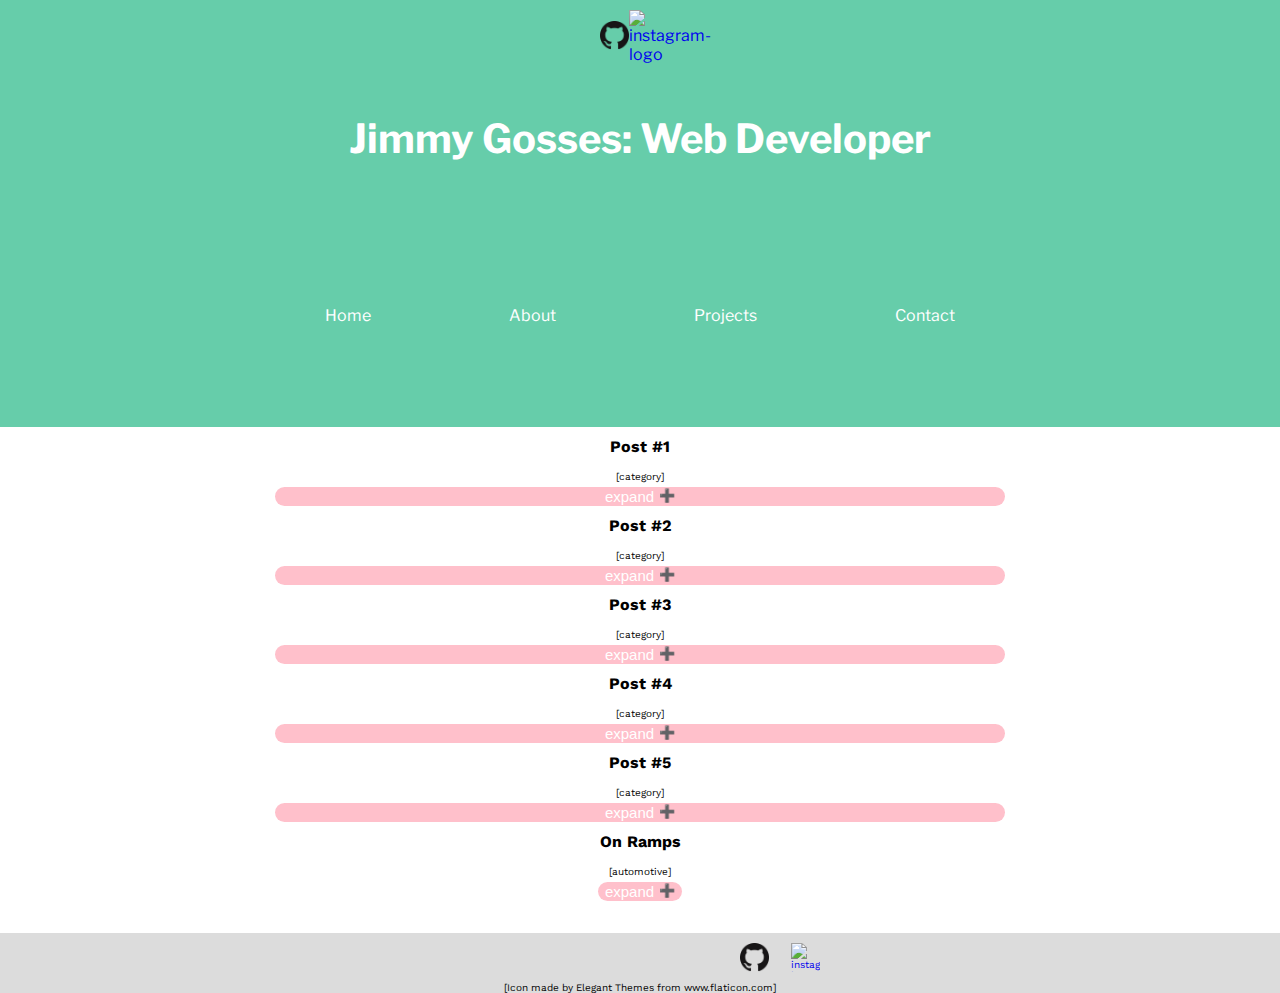
==== index.html @ 7dece65d "insert footer social imgs" ====
<!DOCTYPE html>
<html>
    <head>
        <title>Jimmy Gosses</title>
        <meta charset="UTF-8"/>
        <meta name="description" content="Personal page for Jimmy Gosses"/>
        <meta name="viewport" content="width=device-width", initial-scale="1"/>
        <link href="css/main.css" rel="stylesheet">
    </head>
    <body class="body-format">
        <header>
            <div id="icon-tagline">
                <div class="social-bar-header">
                    <a href="https://www.github.com/jgosses/">
                        <img class="header-social-img" src="images/GitHub-Mark/PNG/GitHub-Mark-64px.png" alt="Github-logo"/>
                    </a>
                    <a href="https://www.instagram.com/helloitsjimbo/">
                        <img class="header-social-img" src="images/GlyphLogo_May2016_Onlinev2/glyph-logo_May2016.png" alt="instagram-logo"/>
                    </a>
                </div>
            <!-- <a href="index.html" class="header-title">JG</a> !-->
            <!-- <h1 class="tagline">Knowledge is Gained in Unexpected Places.</h1> !-->
            <h1 class="tagline">Jimmy Gosses: Web Developer</h1>
            </div>
            <nav role="navigation" class="nav-container">
                <ul class="nav-content">
                    <li class="toggle-main-nav2">
                        <a href="index.html" class="navlink-mobile" class="toggle-main-nav">Home</a>
                    </li>
                    <li class="toggle-main-nav2">
                        <a href="pages/resume.html" class="navlink-mobile" class="toggle-main-nav">About</a>
                    </li>
                    <li class="toggle-main-nav2">
                        <a href="pages/webdevelopment.html" class="navlink-mobile" class="toggle-main-nav">Projects</a>
                    </li>
                    <li class="toggle-main-nav2">
                        <a href="pages/contact.html" class="navlink-mobile" class="toggle-main-nav">Contact</a>
                    </li>
                    <a href="#" class="toggle-nav-icon" id="hamburger-nav-icon" class="bold-nav">
                            <img class="menu-img" src="images/menu-button.svg" alt="nav icon">
                    </a>
                </ul>
            </nav>
        </header>
        <main>
            <div class="article-section">
                <h2 class="article-title">Post #1</h2>
                <p class="article-category">[category]</p>
                <button class="collapsible">expand</button>
                <div class="expand-text">
                    <p>This is where the article will be</p>
                </div>
            </div>
            <div class="article-section">
                <h2 class="article-title">Post #2</h2>
                <p class="article-category">[category]</p>
                <button class="collapsible">expand</button>
                <div class="expand-text">
                    <p>This is where the article will be</p>
                </div>
            </div>
            <div class="article-section">
                <h2 class="article-title">Post #3</h2>
                <p class="article-category">[category]</p>
                <button class="collapsible">expand</button>
                <div class="expand-text">
                    <p>This is where the article will be</p>
                </div>
            </div>
            <div class="article-section">
                <h2 class="article-title">Post #4</h2>
                <p class="article-category">[category]</p>
                <button class="collapsible">expand</button>
                <div class="expand-text">
                    <p>This is where the article will be</p>
                </div>
            </div>
            <div class="article-section">
                <h2 class="article-title">Post #5</h2>
                <p class="article-category">[category]</p>
                <button class="collapsible">expand</button>
                <div class="expand-text">
                    <p>This is where the article will be</p>
                </div>
            </div>
            <div class="main-content">
                <div class="article-section">
                    <h2 class="article-title">On Ramps</h2>
                    <p class="article-category">[automotive]</p>
                    <button class="collapsible">expand</button>
                    <div class="expand-text">
                        <p class="para-spacing">
                            When I was a kid, I used to pour over Car & Driver and Road & Track magazines.  Enamored with the vehicle breakdowns and road trip articles; dreaming of the day I could drive some of these cars myself.  One article that has stuck with me all these years was a journalist’s take on his perfect road.  A premise that could be taken many directions, he explained that in the city he lived there weren’t many great roads to open a car up.  His daily commute was an assortment of boring highways, but he learned to love one particular onramp.  This onramp was explained as having on-camber turns leading into a jersey wall-lined straightaway with enough room to pull the car to heart-pumping speed and back down again before a merge.
                        </p>
                        <p class="para-spacing">
                            Drivers license now in hand, I get butterflies at the thought of a properly designed on-ramp.  In high school I only had about a mile of highway on my commute, but the on-ramp was a dream.  Many a times I would merge onto this stretch of road and see a friend of mine up ahead in his Foxbody. In a Mustang myself, I would often chirp third gear on my way up the ramp, see my friend in the distance and work to catch up before the next exit.
                        </p>
                        <p class="para-spacing">
                            I compare the feeling of a properly executed on-ramp to emerging to the open air from underwater.  Pushing into third gear and reaching 15 mph higher than one probably should in that short distance is all the rush one needs in life.
                        </p>
                        <p class="para-spacing">
                            I recently moved to Baltimore, and have been fortunate enough to have a stellar on-ramp on my evening commute.  In a city without much appreciation for properly paved roads and door-ding avoidance, I somehow worked out an on-ramp with fresh pavement and three on-camber turns leading to a loosely speed-trapped highway.  It’s an exciting enough bit of road to keep my WRX happy and my 93 octane blood pumping.
                        </p>
                    </div>
                </div>
            </div>
        </main>
        <footer>
            <div class="social-bar-footer">
                <a href="https://www.github.com/jgosses/">
                    <img class="footer-social-img" src="images/GitHub-Mark/PNG/GitHub-Mark-64px.png" alt="Github-logo"/>
                    </a>
                <a href="https://www.instagram.com/helloitsjimbo/">
                    <img class="footer-social-img" src="images/GlyphLogo_May2016_Onlinev2/glyph-logo_May2016.png" alt="instagram-logo"/>
                </a>
            </div>
            <p>[Icon made by Elegant Themes from www.flaticon.com]</p>
        </footer>
        <script src="js/main.js"></script>
    </body>
</html>
---- css/main.css ----
/* Import fonts from Google */
@import url('https://fonts.googleapis.com/css?family=Fira+Sans|Libre+Franklin|Work+Sans');

/* Full-Page Formatting */

body, h1, h2, h3, h4, h5, h6, p, blockquote, pre, hr, dl, dd, ol, ul, figure {
    margin: 0;
    padding: 0;
}

body {
    display: flex;
    flex-direction: column;
    /* align-items: center; */
    max-width: 64em;
    font-family: 'Work Sans', sans-serif;
}

a {
    text-decoration: none;
}

/* Header Format */

header {
    display: flex;
    flex-direction: row;
    justify-content: space-between;
    background-color: mediumaquamarine;
    color: white;
    font-family: 'Libre Franklin', sans-serif;
    /* height: 14em; */
    max-width: 64em;
    /* background-image: url("../images/jimmy-headshot-min-header-mobileview.jpg"); */
    background-size: 100% auto;
    background-repeat: no-repeat;
}

.header-title {
    background-color: whitesmoke;
    border-radius: 30px;
    padding: 0px 10px;
    margin: 10px 20px 10px -32px;
    font-size: 40px;
    color: black;
    text-decoration: none;
}

#icon-tagline {
    display: flex;
    flex-direction: column;
    align-items: center;
    justify-content: space-around;
    width: 100%;
}

#icon-tagline3 {
    display: none;
}

.social-bar-header {
    display: flex;
    align-items: center;
    justify-content: space-between;
    width: 5em;
    margin: 10px;
}

.header-social-img {
    width: 29px;
    height: 29px;
}

.tagline {
    font-size: 21px;
    /* width: 9em; */
}

#hamburger-nav-icon {
    position: fixed;
    top: 10px;
    right: 10px;
}

.menu-img {
    height: 30px;
    width: 30px;
    background-color: mediumaquamarine;
    border-radius: 16px;
}

/* .headshot-image {
    max-width: 100%;
    max-height: auto;
} */

/* Nav bar */

nav {
    display: flex;
    align-items: center;
    background-color: mediumaquamarine;
}

.nav-container {
    display: flex;
    justify-content: center;
    width: 100%;
}

.nav-content {
    flex-direction: column;
    height: 14em;
    align-items: center;
    justify-content: center;
    /* width: 22em; */
}

.navlink-mobile {
    /* display: none; */
    padding: 0em 1em;
    color: white;
    text-decoration: none;
}

.toggle-main-nav2 {
    display: none;
}

.toggle-nav-icon {
    display: flex;
    flex-direction: row;
    align-items: center;
    margin: 1em;
    font-size: 24px;
    color: whitesmoke;
    font-weight: bold;
}

.ignore-nav-icon {
    display: none;
}

.js-nav-build {
    display: flex;
    flex-direction: row;
    justify-content: center;
    /* margin: 1em 0em; */
    width: 14em;
    height: 2em;
}

ul {
    display: flex;
    flex-direction: column;
}

li {
    list-style: none;
    display: flex;
    align-items: center;
    flex-direction: column;
    margin: 5px;
}

/* h1, h2, h3, h4 */

h1 {
    /* margin: 2em; */
    font-size: 27px;
    /* height: 4em; */
    /* width: 10em; */
    padding: 0em 0em 0em 1em;
}

h2 {
    margin: 1.2em;
}

h3 {
    margin: 20px 0px;
    font-size: 30px;
}

h4 {
    margin: 5px 0px;
    font-size: 20px;
}

/* nav {
    display: none;
} */


/* .header-title {
    display: flex;
    align-items: start;
} */

/* Main content formatting */

/* images */

.headshot {
    max-width: 100%;
    padding: 10px 0px;
}

/* Style  the button that is used to open and close the collapsible content */
.collapsible {
    background-color: pink;
    color: white;
    width: 60%;
    border: none;
    outline: none;
    font-size: 15px;
    display: flex;
    justify-content: center;
    border-radius: 14px;
}

.collapsible:after {
    content: '\02795'; /* Unicode character for "plus" sign */
    font-size: 13px;
    color: white;
    float: right;
    margin-left: 5px;
}

.active:after {
    content: "\2796"; /* Unicode character for "minus" sign */
}

.active, .collapsible:hover {
    background-color: gray;
}

/* Style the collapsible content. hidden by default */
.expand-text {
    padding: 0 10px;
    display: none;
    overflow: hidden;
    background-color: lightblue;
    flex-direction: column;
}

.main-content {
    display: flex;
    flex-direction: column;
    align-items: center;
    padding: 0em 2em;
}

/* article/blog post formatting */
.article-section {
    display: flex;
    flex-direction: column;
    align-items: center;
}

h2.article-title {
    font-size: 16px;
    margin: 10px 30px;
}

.article-category {
    font-size: 10px;
    margin: 5px;
}

.lead-para {
    max-width: 20em;
}

.education {
    display: flex;
    align-items: center;
    flex-direction: column;
    height: 20em;
}
.education-title {
    display: flex;
    align-items: center;
    flex-direction: column;
    justify-content: center;
    height: 10em;
}
.job-desc li {
    color: lightslategray;
}

.employment {
    display: flex;
    align-items: center;
    flex-direction: column;
}

.employment-title {
    display: flex;
    align-items: center;
    flex-direction: column;
    font-size: 17px;
}

#edu1 {
    display: flex;
    align-items: center;
    flex-direction: column;
}

.job-desc {
    display: flex;
    align-items: center;
    flex-direction: column;
}

.job-title {
    font-weight: bold;
    text-decoration: underline;
    margin: 1em 0em;
}

.para-spacing {
    padding: 1.5em 2em;
    line-height: 32px;
}

#para-spacing {
    padding: 10px 2em;
    line-height: 30px;
}

#edu-spacing1 {
    padding: 5px;
    line-height: 25px;
}

#edu-spacing2 {
    width: 10em;
}

#job-title-date {
    text-decoration: none;
    margin: .2em 0em;
}

input {
    cursor: pointer;
    height: 20px;
    width: 30px;
}

#check {
    position: relative;
    top: 25px;
    left: 60px;
    opacity: 0;
}

#job-title-visibility {
    display: none;
}

/* Footer */
footer {
    display: flex;
    justify-content: center;
    font-size: 10px;
    flex-direction: column;
    align-items: center;
    background-color: gainsboro;
}

.social-bar-footer {
    display: flex;
    width: 8em;
    margin: 10px;
    justify-content: space-between;
    position: relative;
    left: 140px;
}

.footer-social-img {
    display: flex;
    width: 29px;
    height: 29px;
}

/********* Tablet Formatting ***************/

@media only screen and (min-width: 401px) and (max-width: 960px) {
    
    /* Header Format */

    header {
        /* height: 14em; */
        flex-direction: column;
        /* height: 27em; */
        /* background-image: url("../images/jimmy-headshot-min-desktop2.jpg"); */
        background-size: 100% auto;
        background-repeat: no-repeat;
    }

    .tagline {
        font-size: 27px;
        /* width: 10em; */
    }

    .icon-tagline {
        display: flex;
        justify-content: space-between;
        flex-direction: row;
        align-items: center;
        /* height: 20em; */
    }

    .header-title {
        background-color: whitesmoke;
        border-radius: 30px;
        padding: 0px 10px;
        margin: .5em 0em 0em 1em;
        font-size: 40px;
        color: black;
        text-decoration: none;
    }

    /* Nav Bar */

    nav {
        display: flex;
        flex-direction: column;
        justify-content: space-between;
        align-items: center;
        height: 2em;
        max-width: 100%;
        font-size: 14px;
    }

    .nav-content {
        flex-direction: row;
    }

    .toggle-nav-icon {
        display: none;
    }

    .navlink-mobile {
        display: flex;
        padding: 0em 1em;
    }

    .toggle-main-nav2 {
        display: flex;
    }

    /* h1, h2, h3, h4 */

    h1 { 
        font-size: 27px;
        padding: 1em;
    }

    /* Main Content Formatting */
    
    .lead-para {
        max-width: 30em;
    }

    .job-desc {
        padding: 0 50px;
    }

/* images */
.headshot {
    max-width: 100%;
    padding: 10px 0px;
}
}

/************* Desktop Formatting ****************/

@media only screen and (min-width: 961px) {

    /* Header Formatting */

    header {
        flex-direction: column;
        /* margin: 0em 2em; */
        /* height: 43em; */
        /* background-image: url("../images/jimmy-headshot-min-desktop2.jpg"); */
        background-size: 100% auto;
        background-repeat: no-repeat;
        max-width: 100%;
        background-color: mediumaquamarine;
    }

    .tagline {
        font-size: 40px;
        /* width: 10em; */
    }

    .icon-tagline {
        display: flex;
        justify-content: space-between;
        align-items: center;
        flex-direction: row;
        /* height: 30em; */
    }

    .header-title {
        background-color: whitesmoke;
        border-radius: 30px;
        padding: 0px 10px;
        margin: .5em 0em 0em 1em;
        font-size: 40px;
        color: black;
        text-decoration: none;
    }

    /* Nav bar */
    
    .navlink-mobile {
        display: flex;
        padding: 0em 4em;
    }
    
    nav {
        display: flex;
        flex-direction: column;
        align-content: space-around;
        align-items: center;
        max-width: 100%;
        font-size: 16px;
    }
    
    ul {
        display: flex;
        flex-direction: row;
    }

    .toggle-nav-icon {
        display: none;
    }

    .toggle-main-nav2 {
        display: flex;
    }

    .nav-content {
        flex-direction: row;
    }

    /* h1, h2, h3, h4 */

    h1 {
        font-size: 40px;
        /* margin: 1.5em 6em; */
        padding: 1em;
    }
    

    /* Main Content Formatting */
    
    body {
        margin: 0em auto;
        max-width: 80em;
    }

    main {
        margin: 0em 2em 2em 2em;
    }

    .lead-para {
        max-width: 64em;
    }

    .education {
        height: 14em;
    }

    .education-title {
        margin: 0em 4em;
    }

    #edu1 {
        display: flex;
        flex-direction: column;
        align-items: center;
    }

    #all-edu-group {
        display: flex;
        flex-direction: row;
        align-items: center;
    }

    .job-desc {
        padding: 0 100px;
    }

/* images */
.headshot {
    max-width: 100%;
    padding: 10px 0px;
}

}
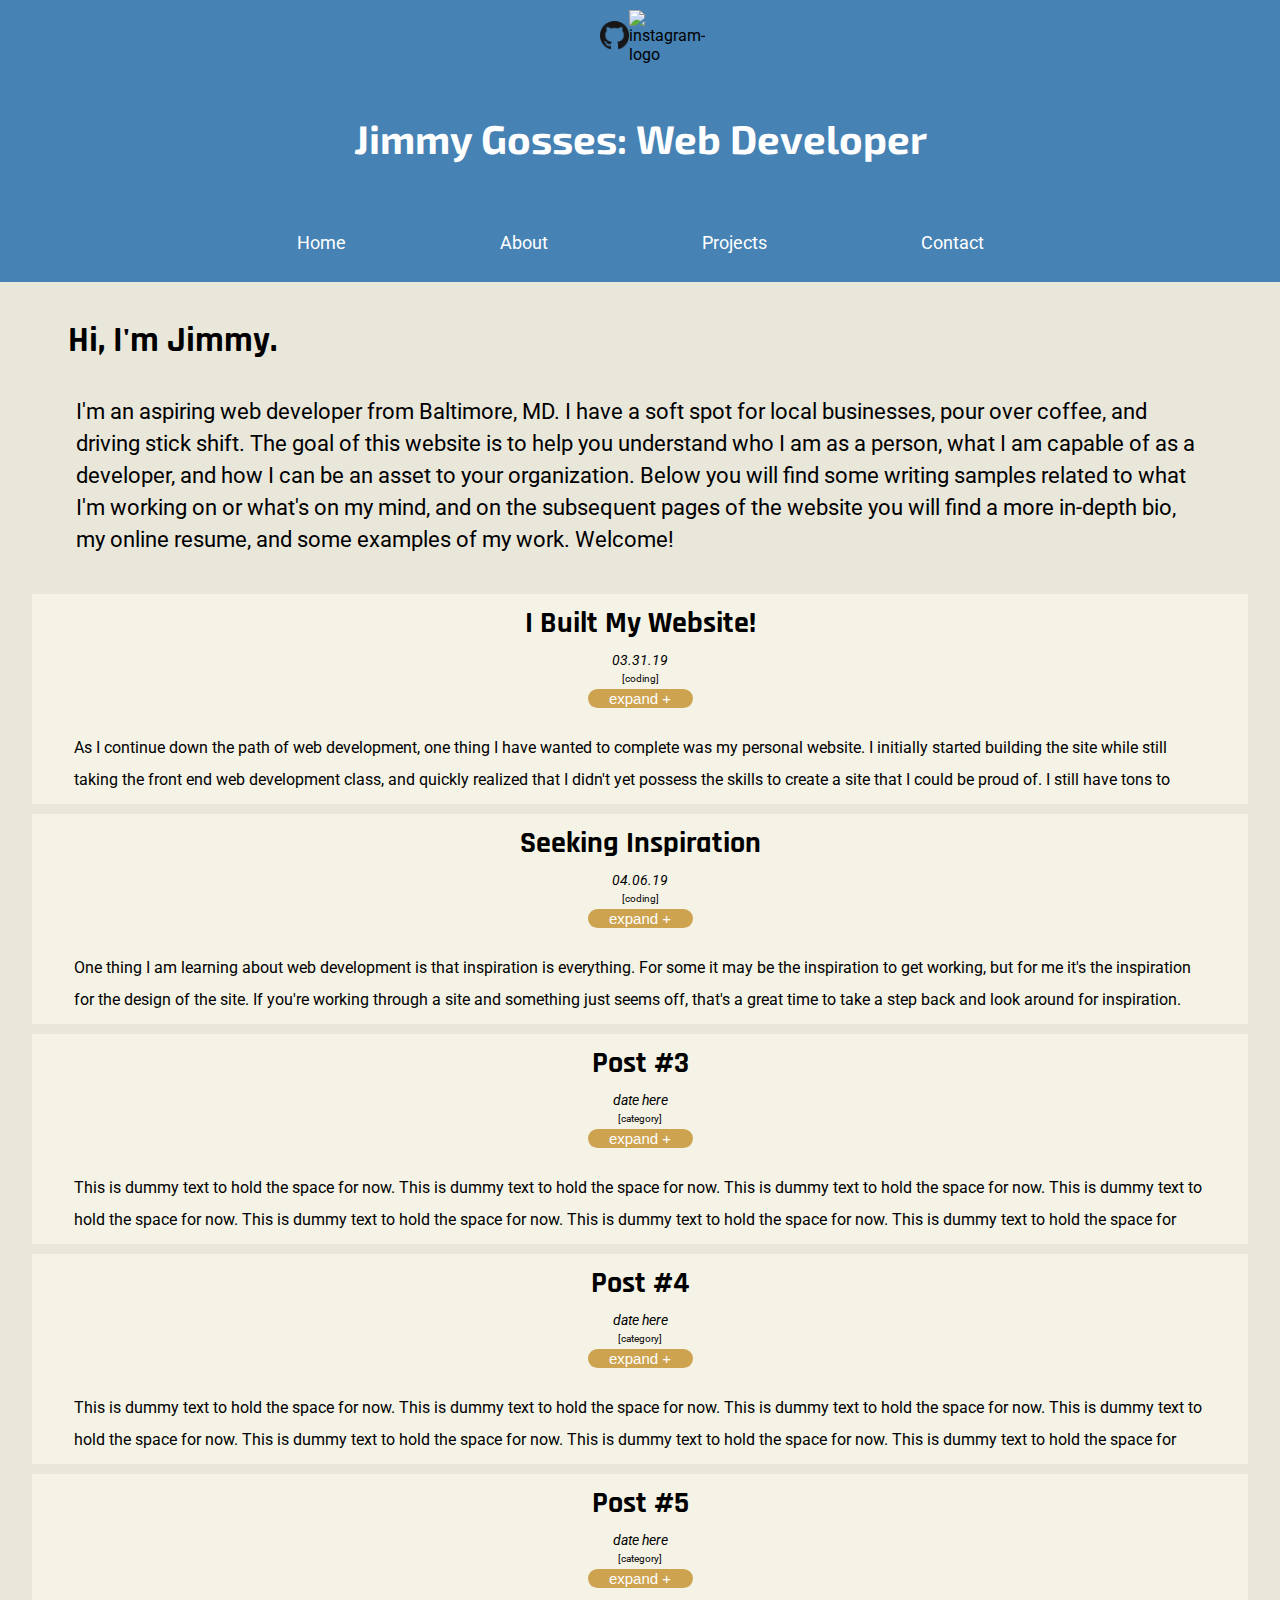
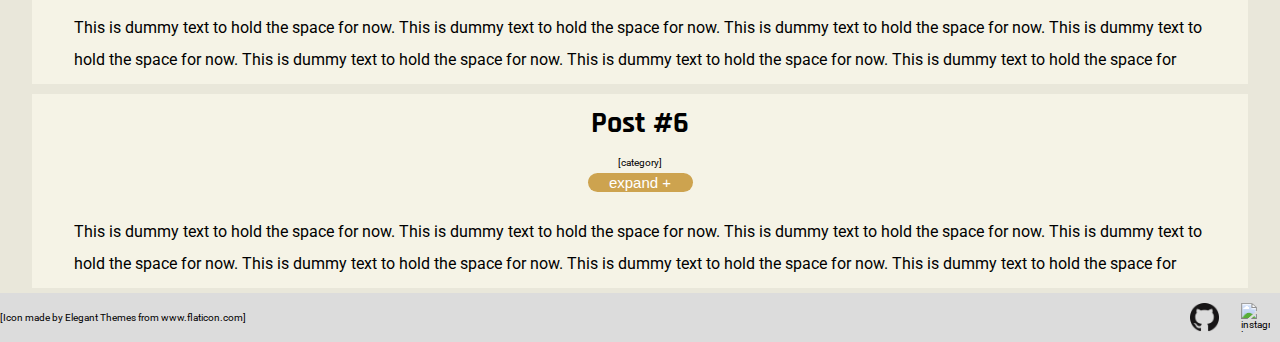
==== commit 057b553d: "additional content on intro page & resume page - tweak expand/collapse button" ====
--- a/index.html
+++ b/index.html
@@ -22,6 +22,8 @@
             <!-- <h1 class="tagline">Knowledge is Gained in Unexpected Places.</h1> !-->
             <h1 class="tagline">Jimmy Gosses: Web Developer</h1>
             </div>
+        </header>
+        <main>
             <nav role="navigation" class="nav-container">
                 <ul class="nav-content">
                     <li class="toggle-main-nav2">
@@ -41,66 +43,74 @@
                     </a>
                 </ul>
             </nav>
-        </header>
-        <main>
-            <div class="article-section">
-                <h2 class="article-title">Post #1</h2>
-                <p class="article-category">[category]</p>
-                <button class="collapsible">expand</button>
-                <div class="expand-text">
-                    <p>This is where the article will be</p>
+            <div class="main-content">
+                <div class="introduction-div">
+                    <h2 class="introduction-title"><strong>Hi, I'm Jimmy.</strong></h2>
                 </div>
-            </div>
-            <div class="article-section">
-                <h2 class="article-title">Post #2</h2>
-                <p class="article-category">[category]</p>
-                <button class="collapsible">expand</button>
-                <div class="expand-text">
-                    <p>This is where the article will be</p>
-                </div>
-            </div>
-            <div class="article-section">
-                <h2 class="article-title">Post #3</h2>
-                <p class="article-category">[category]</p>
-                <button class="collapsible">expand</button>
-                <div class="expand-text">
-                    <p>This is where the article will be</p>
-                </div>
-            </div>
-            <div class="article-section">
-                <h2 class="article-title">Post #4</h2>
-                <p class="article-category">[category]</p>
-                <button class="collapsible">expand</button>
-                <div class="expand-text">
-                    <p>This is where the article will be</p>
-                </div>
-            </div>
-            <div class="article-section">
-                <h2 class="article-title">Post #5</h2>
-                <p class="article-category">[category]</p>
-                <button class="collapsible">expand</button>
-                <div class="expand-text">
-                    <p>This is where the article will be</p>
+                <p class="para-spacing" id="intro-paragraph">
+                    I'm an aspiring web developer from Baltimore, MD.  I have a soft spot for local businesses, pour over coffee, and driving stick shift.  The goal of this website is to help you understand who I am as a person, what I am capable of as a developer, and how I can be an asset to your organization.  Below you will find some writing samples related to what I'm working on or what's on my mind, and on the subsequent pages of the website you will find a more in-depth bio, my online resume, and some examples of my work. Welcome!</p>
+                <div class="article-section">
+                    <h2 class="article-title">I Built My Website!</h2>
+                    <p class="article-date">03.31.19</p>
+                    <p class="article-category">[coding]</p>
+                    <button class="collapsible">expand +</button>
+                    <div class="expand-text">
+                        <p class="para-spacing">As I continue down the path of web development, one thing I have wanted to complete was my personal website. I initially started building the site while still taking the front end web development class, and quickly realized that I didn't yet possess the skills to create a site that I could be proud of.  I still have tons to learn, but I finally feel that i'm to the point that I can execute an idea from start to finish and complete this endeavor. I will continue to polish and improve the website, but for now, this is it! It has been super fun to build and I've learned something new every time I worked on it. On to the next!</p>
+                    </div>
                 </div>
             </div>
             <div class="main-content">
                 <div class="article-section">
-                    <h2 class="article-title">On Ramps</h2>
-                    <p class="article-category">[automotive]</p>
-                    <button class="collapsible">expand</button>
+                    <h2 class="article-title">Seeking Inspiration</h2>
+                    <p class="article-date">04.06.19</p>
+                    <p class="article-category">[coding]</p>
+                    <button class="collapsible">expand +</button>
+                    <div class="expand-text">
+                        <p class="para-spacing">One thing I am learning about web development is that inspiration is everything.  For some it may be the inspiration to get working, but for me it's the inspiration for the design of the site.  If you're working through a site and something just seems off, that's a great time to take a step back and look around for inspiration. I've found that the color schemes and fonts can be two things that make or break a site, and until I find the right one, the site won't look correct.  I seem to hit this realization when a site is about 80% complete. I'll be happy with most of the functionality, excited about how it's coming together, but there's a cohesion that is missing. When I make it to this point, I like to search around for some website inspiration, then jump to a color scheme generator to find a scheme that fits with the goal of the site.  Once this is locked in, the font ties it together.</p>
+                    </div>
+                </div>
+            </div>
+            <div class="main-content">
+                <div class="article-section">
+                    <h2 class="article-title">Post #3</h2>
+                    <p class="article-date">date here</p>
+                    <p class="article-category">[category]</p>
+                    <button class="collapsible">expand +</button>
+                    <div class="expand-text">
+                        <p class="para-spacing">This is dummy text to hold the space for now. This is dummy text to hold the space for now. This is dummy text to hold the space for now. This is dummy text to hold the space for now. This is dummy text to hold the space for now. This is dummy text to hold the space for now. This is dummy text to hold the space for now. This is dummy text to hold the space for now. This is dummy text to hold the space for now. This is dummy text to hold the space for now. This is dummy text to hold the space for now. This is dummy text to hold the space for now. </p>
+                    </div>
+                </div>
+            </div>
+            <div class="main-content">
+                <div class="article-section">
+                    <h2 class="article-title">Post #4</h2>
+                    <p class="article-date">date here</p>
+                    <p class="article-category">[category]</p>
+                    <button class="collapsible">expand +</button>
+                    <div class="expand-text">
+                        <p class="para-spacing">This is dummy text to hold the space for now. This is dummy text to hold the space for now. This is dummy text to hold the space for now. This is dummy text to hold the space for now. This is dummy text to hold the space for now. This is dummy text to hold the space for now. This is dummy text to hold the space for now. This is dummy text to hold the space for now. This is dummy text to hold the space for now. This is dummy text to hold the space for now. This is dummy text to hold the space for now. This is dummy text to hold the space for now. This is dummy text to hold the space for now. This is dummy text to hold the space for now. </p>
+                    </div>
+                </div>
+            </div>
+            <div class="main-content">
+                <div class="article-section">
+                    <h2 class="article-title">Post #5</h2>
+                    <p class="article-date">date here</p>
+                    <p class="article-category">[category]</p>
+                    <button class="collapsible">expand +</button>
+                    <div class="expand-text">
+                        <p class="para-spacing">This is dummy text to hold the space for now. This is dummy text to hold the space for now. This is dummy text to hold the space for now. This is dummy text to hold the space for now. This is dummy text to hold the space for now. This is dummy text to hold the space for now. This is dummy text to hold the space for now. This is dummy text to hold the space for now. This is dummy text to hold the space for now. This is dummy text to hold the space for now. This is dummy text to hold the space for now. This is dummy text to hold the space for now. This is dummy text to hold the space for now. This is dummy text to hold the space for now. This is dummy text to hold the space for now. </p>
+                    </div>
+                </div>
+            </div>
+            <div class="main-content">
+                <div class="article-section">
+                    <h2 class="article-title">Post #6</h2>
+                    <p class="article-category">[category]</p>
+                    <button class="collapsible">expand +</button>
                     <div class="expand-text">
                         <p class="para-spacing">
-                            When I was a kid, I used to pour over Car & Driver and Road & Track magazines.  Enamored with the vehicle breakdowns and road trip articles; dreaming of the day I could drive some of these cars myself.  One article that has stuck with me all these years was a journalist’s take on his perfect road.  A premise that could be taken many directions, he explained that in the city he lived there weren’t many great roads to open a car up.  His daily commute was an assortment of boring highways, but he learned to love one particular onramp.  This onramp was explained as having on-camber turns leading into a jersey wall-lined straightaway with enough room to pull the car to heart-pumping speed and back down again before a merge.
-                        </p>
-                        <p class="para-spacing">
-                            Drivers license now in hand, I get butterflies at the thought of a properly designed on-ramp.  In high school I only had about a mile of highway on my commute, but the on-ramp was a dream.  Many a times I would merge onto this stretch of road and see a friend of mine up ahead in his Foxbody. In a Mustang myself, I would often chirp third gear on my way up the ramp, see my friend in the distance and work to catch up before the next exit.
-                        </p>
-                        <p class="para-spacing">
-                            I compare the feeling of a properly executed on-ramp to emerging to the open air from underwater.  Pushing into third gear and reaching 15 mph higher than one probably should in that short distance is all the rush one needs in life.
-                        </p>
-                        <p class="para-spacing">
-                            I recently moved to Baltimore, and have been fortunate enough to have a stellar on-ramp on my evening commute.  In a city without much appreciation for properly paved roads and door-ding avoidance, I somehow worked out an on-ramp with fresh pavement and three on-camber turns leading to a loosely speed-trapped highway.  It’s an exciting enough bit of road to keep my WRX happy and my 93 octane blood pumping.
-                        </p>
+                                This is dummy text to hold the space for now. This is dummy text to hold the space for now. This is dummy text to hold the space for now. This is dummy text to hold the space for now. This is dummy text to hold the space for now. This is dummy text to hold the space for now. This is dummy text to hold the space for now. This is dummy text to hold the space for now. This is dummy text to hold the space for now. This is dummy text to hold the space for now. This is dummy text to hold the space for now. This is dummy text to hold the space for now. This is dummy text to hold the space for now. </p>
                     </div>
                 </div>
             </div>
--- a/css/main.css
+++ b/css/main.css
@@ -1,5 +1,5 @@
 /* Import fonts from Google */
-@import url('https://fonts.googleapis.com/css?family=Fira+Sans|Libre+Franklin|Work+Sans');
+@import url('https://fonts.googleapis.com/css?family=Exo+2|Rajdhani|Roboto:300');
 
 /* Full-Page Formatting */
 
@@ -13,11 +13,24 @@
     flex-direction: column;
     /* align-items: center; */
     max-width: 64em;
-    font-family: 'Work Sans', sans-serif;
+    font-family: 'Roboto', sans-serif;
+}
+
+h1 {
+    font-family: 'Exo 2', sans-serif;
+}
+h2, h3, h4, h5, h6 {
+    font-family: 'Rajdhani', sans-serif;
 }
 
 a {
     text-decoration: none;
+    color: black;
+}
+
+a:hover {
+    color: #CDA34F;
+    font-weight: bold;
 }
 
 /* Header Format */
@@ -26,10 +39,9 @@
     display: flex;
     flex-direction: row;
     justify-content: space-between;
-    background-color: mediumaquamarine;
+    background-color: steelblue;
     color: white;
-    font-family: 'Libre Franklin', sans-serif;
-    /* height: 14em; */
+    /* height: 6em; */
     max-width: 64em;
     /* background-image: url("../images/jimmy-headshot-min-header-mobileview.jpg"); */
     background-size: 100% auto;
@@ -74,18 +86,19 @@
 .tagline {
     font-size: 21px;
     /* width: 9em; */
+    padding: 1em 0em;
 }
 
 #hamburger-nav-icon {
     position: fixed;
-    top: 10px;
-    right: 10px;
+    top: 15px;
+    right: 15px;
 }
 
 .menu-img {
     height: 30px;
     width: 30px;
-    background-color: mediumaquamarine;
+    background-color: steelblue;
     border-radius: 16px;
 }
 
@@ -99,18 +112,20 @@
 nav {
     display: flex;
     align-items: center;
-    background-color: mediumaquamarine;
+    background-color: steelblue;
 }
 
 .nav-container {
     display: flex;
     justify-content: center;
     width: 100%;
+    position: sticky;
+    top: 0px;
 }
 
 .nav-content {
     flex-direction: column;
-    height: 14em;
+    /* height: 14em; */
     align-items: center;
     justify-content: center;
     /* width: 22em; */
@@ -121,6 +136,7 @@
     padding: 0em 1em;
     color: white;
     text-decoration: none;
+    font-size: 27px;
 }
 
 .toggle-main-nav2 {
@@ -131,7 +147,7 @@
     display: flex;
     flex-direction: row;
     align-items: center;
-    margin: 1em;
+    /* margin: 1em; */
     font-size: 24px;
     color: whitesmoke;
     font-weight: bold;
@@ -170,7 +186,7 @@
     font-size: 27px;
     /* height: 4em; */
     /* width: 10em; */
-    padding: 0em 0em 0em 1em;
+    /* padding: 0em 0em 0em 1em; */
 }
 
 h2 {
@@ -206,11 +222,26 @@
     padding: 10px 0px;
 }
 
+.introduction-div {
+    display: flex;
+    width: 100%;
+    margin: 0em;
+}
+
+.introduction-title {
+    margin: 1em 1em 0em 1em;
+    font-size: 36px;
+}
+
+#intro-paragraph {
+    font-size: 22px;
+}
+
 /* Style  the button that is used to open and close the collapsible content */
 .collapsible {
-    background-color: pink;
+    background-color: #cda34f;
     color: white;
-    width: 60%;
+    width: 7em;
     border: none;
     outline: none;
     font-size: 15px;
@@ -220,28 +251,33 @@
 }
 
 .collapsible:after {
-    content: '\02795'; /* Unicode character for "plus" sign */
+    /* content: '\02795'; /* Unicode character for "plus" sign */
     font-size: 13px;
     color: white;
     float: right;
     margin-left: 5px;
 }
 
-.active:after {
-    content: "\2796"; /* Unicode character for "minus" sign */
-}
+/* .active:after {
+    content: "\2796"; /* Unicode character for "minus" sign
+} */
 
 .active, .collapsible:hover {
-    background-color: gray;
+    background-color: steelblue;
+    color: #CDA34F;
 }
 
 /* Style the collapsible content. hidden by default */
 .expand-text {
     padding: 0 10px;
-    display: none;
+    display: flex;
     overflow: hidden;
-    background-color: lightblue;
-    flex-direction: column;
+    background-color: #f5f3e6;
+    flex-direction: column;
+    align-items: center;
+    /* testing the scroll down feature */
+    max-height: 6em;
+    transition: max-height 0.5s ease-out;
 }
 
 .main-content {
@@ -249,6 +285,7 @@
     flex-direction: column;
     align-items: center;
     padding: 0em 2em;
+    background-color: #E9E7DA;
 }
 
 /* article/blog post formatting */
@@ -256,10 +293,13 @@
     display: flex;
     flex-direction: column;
     align-items: center;
+    width: 100%;
+    background-color: #f5f3e6;
+    margin: 5px;
 }
 
 h2.article-title {
-    font-size: 16px;
+    font-size: 30px;
     margin: 10px 30px;
 }
 
@@ -289,10 +329,16 @@
     color: lightslategray;
 }
 
+.job-spacing {
+    line-height: 32px;
+    color: lightslategray;
+}
+
 .employment {
     display: flex;
-    align-items: center;
-    flex-direction: column;
+    /* align-items: center; */
+    flex-direction: column;
+    background-color: #cda34f;
 }
 
 .employment-title {
@@ -328,6 +374,16 @@
 #para-spacing {
     padding: 10px 2em;
     line-height: 30px;
+}
+
+.para-spacing-work {
+    padding: 1.5em 2em;
+    line-height: 27px;
+}
+
+#para-spacing-work {
+    padding: 1.5em 2em;
+    line-height: 27px;
 }
 
 #edu-spacing1 {
@@ -361,12 +417,67 @@
     display: none;
 }
 
+.intro-about-text {
+    display: flex;
+    flex-direction: column;
+    align-items: center;
+}
+
+/* projects section */
+.website-screenshot-container1 {
+    display: none;
+}
+.website-screenshot-container2 {
+    display: none;
+}
+.website-screenshot-container3 {
+    display: flex;
+    flex-direction: column;
+    align-items: center;
+}
+
+.web-screenshot-title {
+    display: flex;
+}
+
+.website-screenshot-section {
+    display: flex;
+    flex-direction: column;
+    align-items: center;
+    border-style: ridge;
+    /* padding: 0px 20px; */
+    margin: 2em 0em;
+}
+
+.project-desc-para {
+    margin: 10px;
+}
+
+.project-img1 {
+    width: 340px;
+}
+
+.project-synopsis {
+    display: flex;
+    flex-direction: column;
+    max-width: 50em;
+}
+
+.contact-me-blurb {
+    margin: 2em .5em;
+}
+
+.article-date {
+    font-style: italic;
+    font-size: 14px;
+}
+
 /* Footer */
 footer {
     display: flex;
-    justify-content: center;
+    justify-content: space-between;
     font-size: 10px;
-    flex-direction: column;
+    flex-direction: row-reverse;
     align-items: center;
     background-color: gainsboro;
 }
@@ -376,8 +487,8 @@
     width: 8em;
     margin: 10px;
     justify-content: space-between;
-    position: relative;
-    left: 140px;
+    /* position: relative;
+    left: 110px; */
 }
 
 .footer-social-img {
@@ -436,8 +547,17 @@
         font-size: 14px;
     }
 
+    .nav-container {
+        display: flex;
+        justify-content: center;
+        width: 100%;
+        position: sticky;
+        top: 0px;
+    }
+
     .nav-content {
         flex-direction: row;
+        height: 5em;
     }
 
     .toggle-nav-icon {
@@ -457,7 +577,7 @@
 
     h1 { 
         font-size: 27px;
-        padding: 1em;
+        /* padding: 1em; */
     }
 
     /* Main Content Formatting */
@@ -470,10 +590,52 @@
         padding: 0 50px;
     }
 
+    .intro-about {
+        display: flex;
+        flex-direction: column;
+        align-items: center;
+    }
+
+    .intro-about-text {
+        display: flex;
+        flex-direction: column;
+        align-items: center;
+        max-width: 30em;
+        padding: 0px 10px;
+    }
+
+    /* projects section */
+.website-screenshot-container1 {
+    display: none;
+}
+.website-screenshot-container2 {
+    display: flex;
+    flex-direction: column;
+    align-items: center;
+}
+.website-screenshot-container3 {
+    display: none;
+}
+
+.website-screenshot-section {
+    padding: 0px 5px;
+}
+
+/* .project-img1 {
+    /* 1279x613
+    width: 639.5px;
+    height: 306.5px;
+} */
+
 /* images */
 .headshot {
-    max-width: 100%;
-    padding: 10px 0px;
+    width: 380.836px;
+    height: 433.711px;
+    /* original width: 507.781px; original height: 578.281px; i took 1/4th of that */
+}
+
+.headshot-container {
+    margin: 0em 0em;
 }
 }
 
@@ -491,7 +653,6 @@
         background-size: 100% auto;
         background-repeat: no-repeat;
         max-width: 100%;
-        background-color: mediumaquamarine;
     }
 
     .tagline {
@@ -522,6 +683,7 @@
     .navlink-mobile {
         display: flex;
         padding: 0em 4em;
+        font-size: 18px;
     }
     
     nav {
@@ -548,6 +710,7 @@
 
     .nav-content {
         flex-direction: row;
+        height: 5em;
     }
 
     /* h1, h2, h3, h4 */
@@ -555,7 +718,7 @@
     h1 {
         font-size: 40px;
         /* margin: 1.5em 6em; */
-        padding: 1em;
+        /* padding: 1em; */
     }
     
 
@@ -566,8 +729,35 @@
         max-width: 80em;
     }
 
-    main {
-        margin: 0em 2em 2em 2em;
+    /* main {
+        margin: 0em 0em 2em 0em;
+    } */
+
+    .headshot-container {
+        margin: 0em 0em;
+    }
+
+    .headshot {
+        width: 380.836px;
+        height: 433.711px;
+        /* original width: 507.781px; original height: 578.281px; i took 1/4th of that */
+    }
+
+    .intro-about {
+        display: flex;
+    }
+
+    .intro-about-text {
+        display: flex;
+        flex-direction: column;
+        align-items: center;
+        width: 30em;
+        padding: 0px 45px;
+    }
+
+    #para-spacing-work {
+        padding: 0em 2em 1.5em 2em;
+
     }
 
     .lead-para {
@@ -597,11 +787,31 @@
     .job-desc {
         padding: 0 100px;
     }
+
+/* projects section */
+.website-screenshot-container1 {
+    display: flex;
+    flex-direction: column;
+    align-items: center;
+}
+.website-screenshot-container2 {
+    display: none;
+
+}
+.website-screenshot-container3 {
+    display: none;
+}
+
+.project-img1 {
+    /* 1279x613 */
+    width: 959.25px;
+    height: 459.75px;
+}
 
 /* images */
 .headshot {
     max-width: 100%;
-    padding: 10px 0px;
+    padding: 70px 0px;
 }
 
 }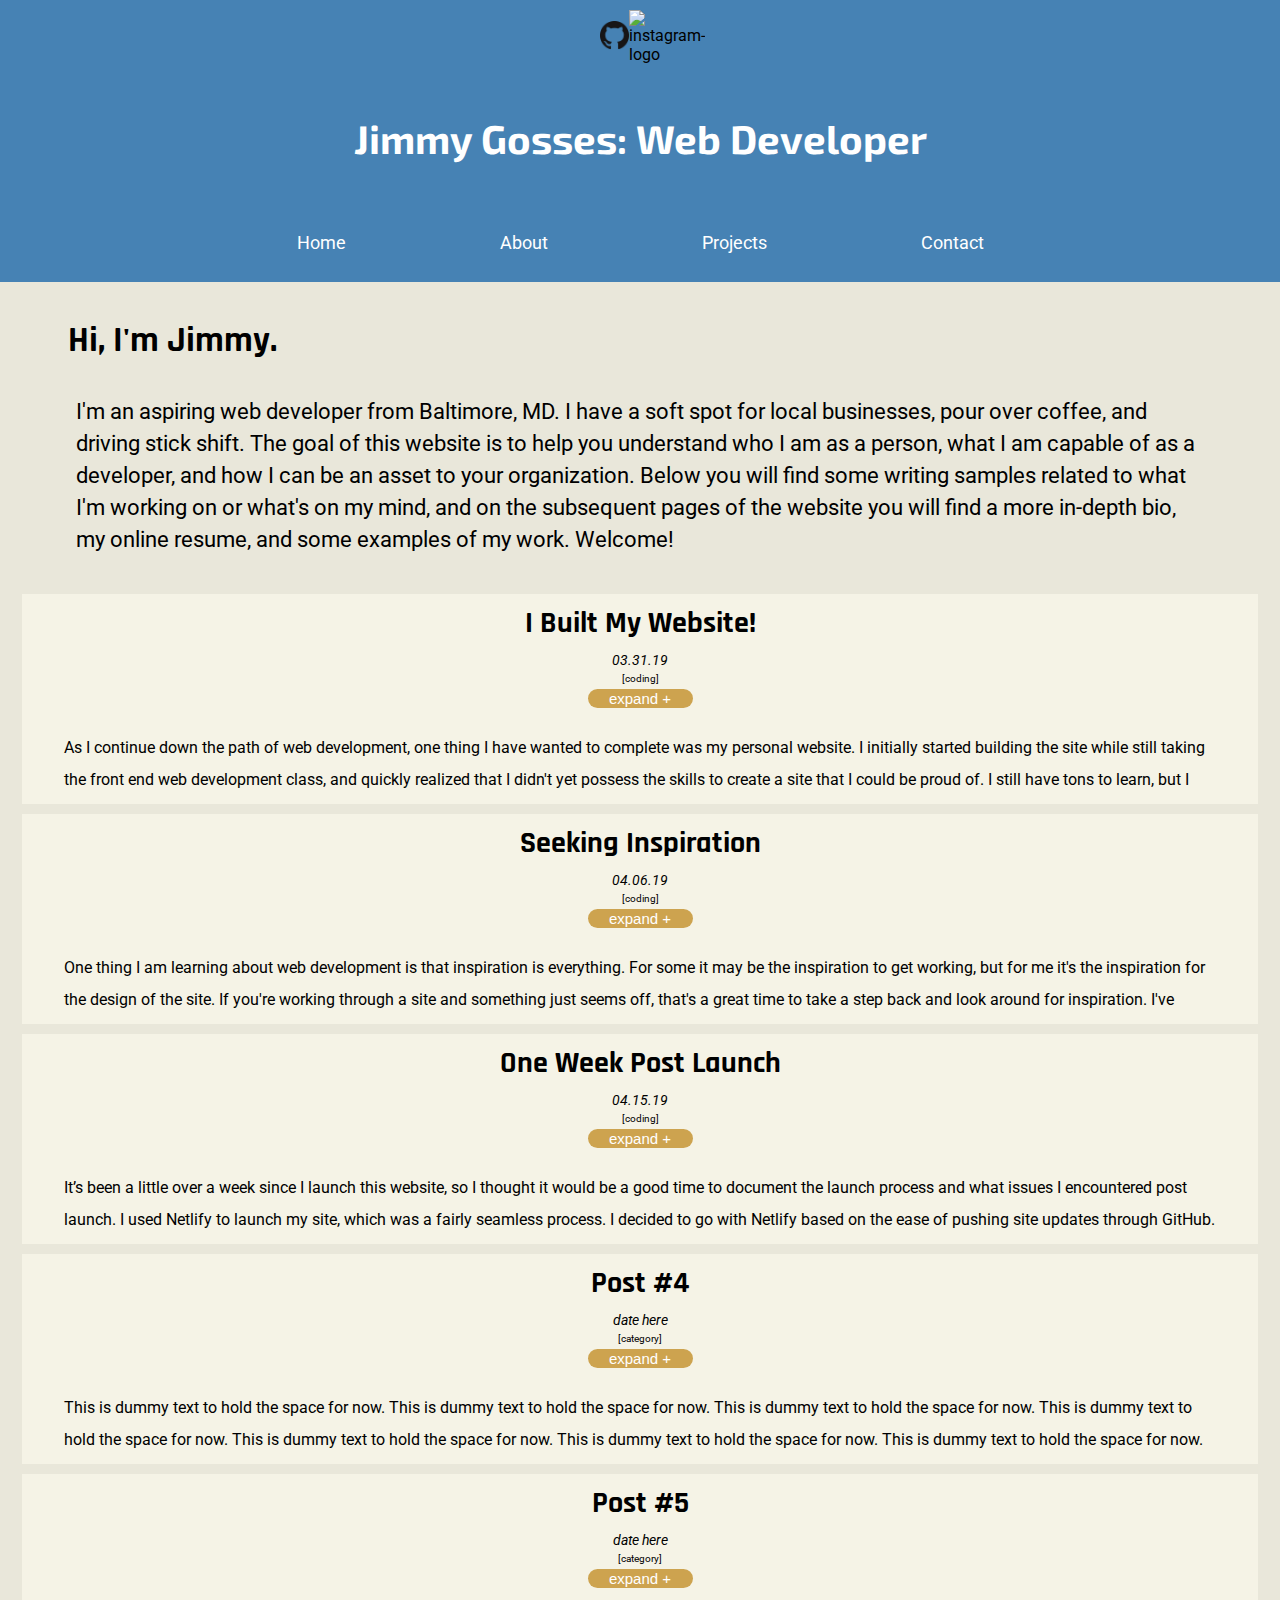
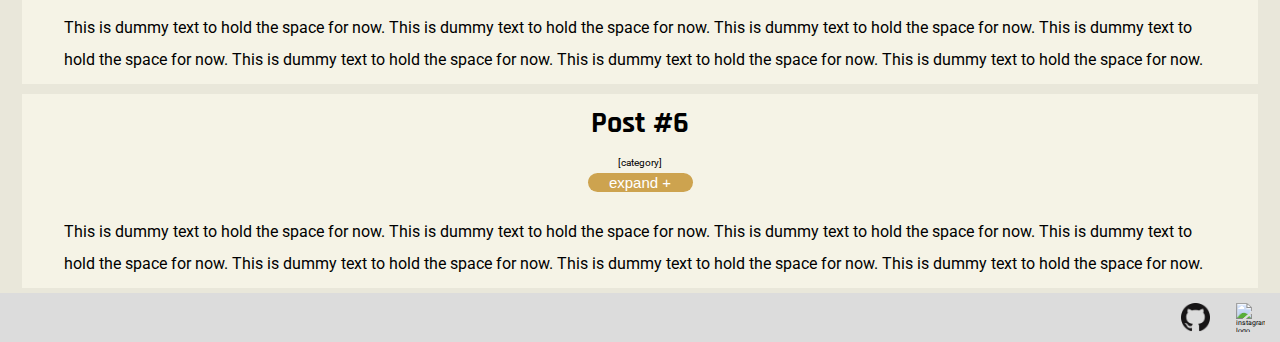
==== commit b83c0dbe: "blog post #3" ====
--- a/index.html
+++ b/index.html
@@ -5,6 +5,7 @@
         <meta charset="UTF-8"/>
         <meta name="description" content="Personal page for Jimmy Gosses"/>
         <meta name="viewport" content="width=device-width", initial-scale="1"/>
+        <link rel="shortcut icon" type="images/ico" href="images/favicon_32.ico"/>
         <link href="css/main.css" rel="stylesheet">
     </head>
     <body class="body-format">
@@ -18,8 +19,6 @@
                         <img class="header-social-img" src="images/GlyphLogo_May2016_Onlinev2/glyph-logo_May2016.png" alt="instagram-logo"/>
                     </a>
                 </div>
-            <!-- <a href="index.html" class="header-title">JG</a> !-->
-            <!-- <h1 class="tagline">Knowledge is Gained in Unexpected Places.</h1> !-->
             <h1 class="tagline">Jimmy Gosses: Web Developer</h1>
             </div>
         </header>
@@ -72,12 +71,14 @@
             </div>
             <div class="main-content">
                 <div class="article-section">
-                    <h2 class="article-title">Post #3</h2>
-                    <p class="article-date">date here</p>
-                    <p class="article-category">[category]</p>
+                    <h2 class="article-title">One Week Post Launch</h2>
+                    <p class="article-date">04.15.19</p>
+                    <p class="article-category">[coding]</p>
                     <button class="collapsible">expand +</button>
                     <div class="expand-text">
-                        <p class="para-spacing">This is dummy text to hold the space for now. This is dummy text to hold the space for now. This is dummy text to hold the space for now. This is dummy text to hold the space for now. This is dummy text to hold the space for now. This is dummy text to hold the space for now. This is dummy text to hold the space for now. This is dummy text to hold the space for now. This is dummy text to hold the space for now. This is dummy text to hold the space for now. This is dummy text to hold the space for now. This is dummy text to hold the space for now. </p>
+                        <p class="para-spacing">It’s been a little over a week since I launch this website, so I thought it would be a good time to document the launch process and what issues I encountered post launch.  I used Netlify to launch my site, which was a fairly seamless process. I decided to go with Netlify based on the ease of pushing site updates through GitHub. Once I linked my Github account to the correct repository I was able to deploy within minutes - including the time it took to purchase the domain. The simplicity to use and deploy through this site has been a big relief to me, and has given me one less thing to worry about.</p>
+                        <p class="para-spacing">What I have had to worry about is cross-browser functionality bugs.  Throughout the site build I was testing in my local development environment, and building with a mobile-first approach helped me to easily keep the site responsive through all screen sizes.  What I didn’t consider was bugs due to cross-browser functionality.  The morning after I launched I cycled through a few different browsers to ensure proper functionality.  Google Chrome, Mozilla Firefox, and Safari all yielded positive results.  On the other hand, Internet Explorer was a mess.  I worked through and deduced that if I added a few max-widths to my article sections, all of my formatting reflected correctly across all browsers and I was good to go. </p>
+                        <p class="para-spacing">Besides that issue, I added a min-height to my tablet view media query to improve user experience by retaining the mobile feel when you turn a cell phone landscape; I also adjusted the body width for a cleaner visual on wide desktop screens.  These issues are all part of the learning process, and are just adding more tools to my skillset. Next time I know to check across browsers before launch, and I would now consider the launch a success.</p>
                     </div>
                 </div>
             </div>
@@ -124,7 +125,7 @@
                     <img class="footer-social-img" src="images/GlyphLogo_May2016_Onlinev2/glyph-logo_May2016.png" alt="instagram-logo"/>
                 </a>
             </div>
-            <p>[Icon made by Elegant Themes from www.flaticon.com]</p>
+            <p class="icon-cred">[Icon made by Elegant Themes from www.flaticon.com]</p>
         </footer>
         <script src="js/main.js"></script>
     </body>
--- a/css/main.css
+++ b/css/main.css
@@ -11,7 +11,6 @@
 body {
     display: flex;
     flex-direction: column;
-    /* align-items: center; */
     max-width: 64em;
     font-family: 'Roboto', sans-serif;
 }
@@ -31,6 +30,10 @@
 a:hover {
     color: #CDA34F;
     font-weight: bold;
+}
+
+.text-link {
+    text-decoration: underline;
 }
 
 /* Header Format */
@@ -41,9 +44,7 @@
     justify-content: space-between;
     background-color: steelblue;
     color: white;
-    /* height: 6em; */
     max-width: 64em;
-    /* background-image: url("../images/jimmy-headshot-min-header-mobileview.jpg"); */
     background-size: 100% auto;
     background-repeat: no-repeat;
 }
@@ -85,7 +86,6 @@
 
 .tagline {
     font-size: 21px;
-    /* width: 9em; */
     padding: 1em 0em;
 }
 
@@ -102,11 +102,6 @@
     border-radius: 16px;
 }
 
-/* .headshot-image {
-    max-width: 100%;
-    max-height: auto;
-} */
-
 /* Nav bar */
 
 nav {
@@ -125,14 +120,11 @@
 
 .nav-content {
     flex-direction: column;
-    /* height: 14em; */
     align-items: center;
     justify-content: center;
-    /* width: 22em; */
 }
 
 .navlink-mobile {
-    /* display: none; */
     padding: 0em 1em;
     color: white;
     text-decoration: none;
@@ -147,7 +139,6 @@
     display: flex;
     flex-direction: row;
     align-items: center;
-    /* margin: 1em; */
     font-size: 24px;
     color: whitesmoke;
     font-weight: bold;
@@ -161,7 +152,6 @@
     display: flex;
     flex-direction: row;
     justify-content: center;
-    /* margin: 1em 0em; */
     width: 14em;
     height: 2em;
 }
@@ -182,11 +172,7 @@
 /* h1, h2, h3, h4 */
 
 h1 {
-    /* margin: 2em; */
     font-size: 27px;
-    /* height: 4em; */
-    /* width: 10em; */
-    /* padding: 0em 0em 0em 1em; */
 }
 
 h2 {
@@ -203,16 +189,6 @@
     font-size: 20px;
 }
 
-/* nav {
-    display: none;
-} */
-
-
-/* .header-title {
-    display: flex;
-    align-items: start;
-} */
-
 /* Main content formatting */
 
 /* images */
@@ -235,6 +211,27 @@
 
 #intro-paragraph {
     font-size: 22px;
+}
+
+.offer-section {
+    display: flex;
+    flex-direction: column;
+}
+
+.para-spacing-offer {
+    margin: 2px 0px;
+    line-height: 27px;
+}
+
+#offer-sub-point {
+    padding: 5px 20px;
+}
+
+.offer-bottom-line {
+    display: flex;
+    justify-content: center;
+    font-size: 20px;
+    margin: 0px 0px 15px 0px;
 }
 
 /* Style  the button that is used to open and close the collapsible content */
@@ -269,15 +266,15 @@
 
 /* Style the collapsible content. hidden by default */
 .expand-text {
-    padding: 0 10px;
+    /* padding: 0 10px; */
     display: flex;
     overflow: hidden;
     background-color: #f5f3e6;
     flex-direction: column;
     align-items: center;
-    /* testing the scroll down feature */
     max-height: 6em;
     transition: max-height 0.5s ease-out;
+    max-width: 100%;
 }
 
 .main-content {
@@ -296,6 +293,7 @@
     width: 100%;
     background-color: #f5f3e6;
     margin: 5px;
+    padding: 0px 10px;
 }
 
 h2.article-title {
@@ -336,7 +334,6 @@
 
 .employment {
     display: flex;
-    /* align-items: center; */
     flex-direction: column;
     background-color: #cda34f;
 }
@@ -369,6 +366,7 @@
 .para-spacing {
     padding: 1.5em 2em;
     line-height: 32px;
+    max-width: 100%;
 }
 
 #para-spacing {
@@ -445,7 +443,6 @@
     flex-direction: column;
     align-items: center;
     border-style: ridge;
-    /* padding: 0px 20px; */
     margin: 2em 0em;
 }
 
@@ -476,19 +473,21 @@
 footer {
     display: flex;
     justify-content: space-between;
-    font-size: 10px;
+    font-size: 7px;
     flex-direction: row-reverse;
     align-items: center;
     background-color: gainsboro;
 }
 
+.icon-cred {
+    display: flex;
+}
+
 .social-bar-footer {
     display: flex;
-    width: 8em;
-    margin: 10px;
+    width: 12em;
+    margin: 10px 15px;
     justify-content: space-between;
-    /* position: relative;
-    left: 110px; */
 }
 
 .footer-social-img {
@@ -497,24 +496,38 @@
     height: 29px;
 }
 
+#contact-page {
+    height: 33em;
+}
+
+.contact-footer {
+    position: fixed;
+    bottom: 0px;
+    width: 100%;
+}
+
+/* @media only screen and (max-width: 700px) and (max-height: 400px) {
+    .toggle-main-nav2 {
+        display: none;
+    }
+    .toggle-nav-icon {
+        display: flex;
+    }
+} */
+
 /********* Tablet Formatting ***************/
 
-@media only screen and (min-width: 401px) and (max-width: 960px) {
-    
+@media only screen and (min-width: 401px) and (max-width: 960px) and (min-height: 400px) {
     /* Header Format */
 
     header {
-        /* height: 14em; */
-        flex-direction: column;
-        /* height: 27em; */
-        /* background-image: url("../images/jimmy-headshot-min-desktop2.jpg"); */
+        flex-direction: column;
         background-size: 100% auto;
         background-repeat: no-repeat;
     }
 
     .tagline {
         font-size: 27px;
-        /* width: 10em; */
     }
 
     .icon-tagline {
@@ -522,7 +535,6 @@
         justify-content: space-between;
         flex-direction: row;
         align-items: center;
-        /* height: 20em; */
     }
 
     .header-title {
@@ -567,6 +579,7 @@
     .navlink-mobile {
         display: flex;
         padding: 0em 1em;
+        font-size: 18px;
     }
 
     .toggle-main-nav2 {
@@ -577,7 +590,6 @@
 
     h1 { 
         font-size: 27px;
-        /* padding: 1em; */
     }
 
     /* Main Content Formatting */
@@ -605,38 +617,37 @@
     }
 
     /* projects section */
-.website-screenshot-container1 {
-    display: none;
-}
-.website-screenshot-container2 {
-    display: flex;
-    flex-direction: column;
-    align-items: center;
-}
-.website-screenshot-container3 {
-    display: none;
-}
-
-.website-screenshot-section {
-    padding: 0px 5px;
-}
-
-/* .project-img1 {
-    /* 1279x613
-    width: 639.5px;
-    height: 306.5px;
-} */
-
-/* images */
-.headshot {
-    width: 380.836px;
-    height: 433.711px;
-    /* original width: 507.781px; original height: 578.281px; i took 1/4th of that */
-}
-
-.headshot-container {
-    margin: 0em 0em;
-}
+    .website-screenshot-container1 {
+        display: none;
+    }
+    .website-screenshot-container2 {
+        display: flex;
+        flex-direction: column;
+        align-items: center;
+    }
+    .website-screenshot-container3 {
+        display: none;
+    }
+
+    .website-screenshot-section {
+        padding: 0px 5px;
+    }
+
+    /* images */
+    .headshot {
+        width: 380.836px;
+        height: 433.711px;
+        /* original width: 507.781px; original height: 578.281px; i took 1/4th of that */
+    }
+
+    .headshot-container {
+        margin: 0em 0em;
+    }
+
+    /* footer */
+    .icon-cred {
+        display: none;
+    }
 }
 
 /************* Desktop Formatting ****************/
@@ -647,9 +658,6 @@
 
     header {
         flex-direction: column;
-        /* margin: 0em 2em; */
-        /* height: 43em; */
-        /* background-image: url("../images/jimmy-headshot-min-desktop2.jpg"); */
         background-size: 100% auto;
         background-repeat: no-repeat;
         max-width: 100%;
@@ -657,7 +665,6 @@
 
     .tagline {
         font-size: 40px;
-        /* width: 10em; */
     }
 
     .icon-tagline {
@@ -665,7 +672,6 @@
         justify-content: space-between;
         align-items: center;
         flex-direction: row;
-        /* height: 30em; */
     }
 
     .header-title {
@@ -717,8 +723,6 @@
 
     h1 {
         font-size: 40px;
-        /* margin: 1.5em 6em; */
-        /* padding: 1em; */
     }
     
 
@@ -726,12 +730,9 @@
     
     body {
         margin: 0em auto;
-        max-width: 80em;
-    }
-
-    /* main {
-        margin: 0em 0em 2em 0em;
-    } */
+        max-width: 90em;
+    }
+
 
     .headshot-container {
         margin: 0em 0em;
@@ -788,30 +789,35 @@
         padding: 0 100px;
     }
 
-/* projects section */
-.website-screenshot-container1 {
-    display: flex;
-    flex-direction: column;
-    align-items: center;
-}
-.website-screenshot-container2 {
-    display: none;
-
-}
-.website-screenshot-container3 {
-    display: none;
-}
-
-.project-img1 {
-    /* 1279x613 */
-    width: 959.25px;
-    height: 459.75px;
-}
-
-/* images */
-.headshot {
-    max-width: 100%;
-    padding: 70px 0px;
-}
+    /* projects section */
+    .website-screenshot-container1 {
+        display: flex;
+        flex-direction: column;
+        align-items: center;
+    }
+    .website-screenshot-container2 {
+        display: none;
+
+    }
+    .website-screenshot-container3 {
+        display: none;
+    }
+
+    .project-img1 {
+        /* 1279x613 */
+        width: 959.25px;
+        height: 459.75px;
+    }
+
+    /* images */
+    .headshot {
+        max-width: 100%;
+        padding: 70px 0px;
+    }
+
+    /* footer */
+    .icon-cred {
+        display: none;
+    }
 
 }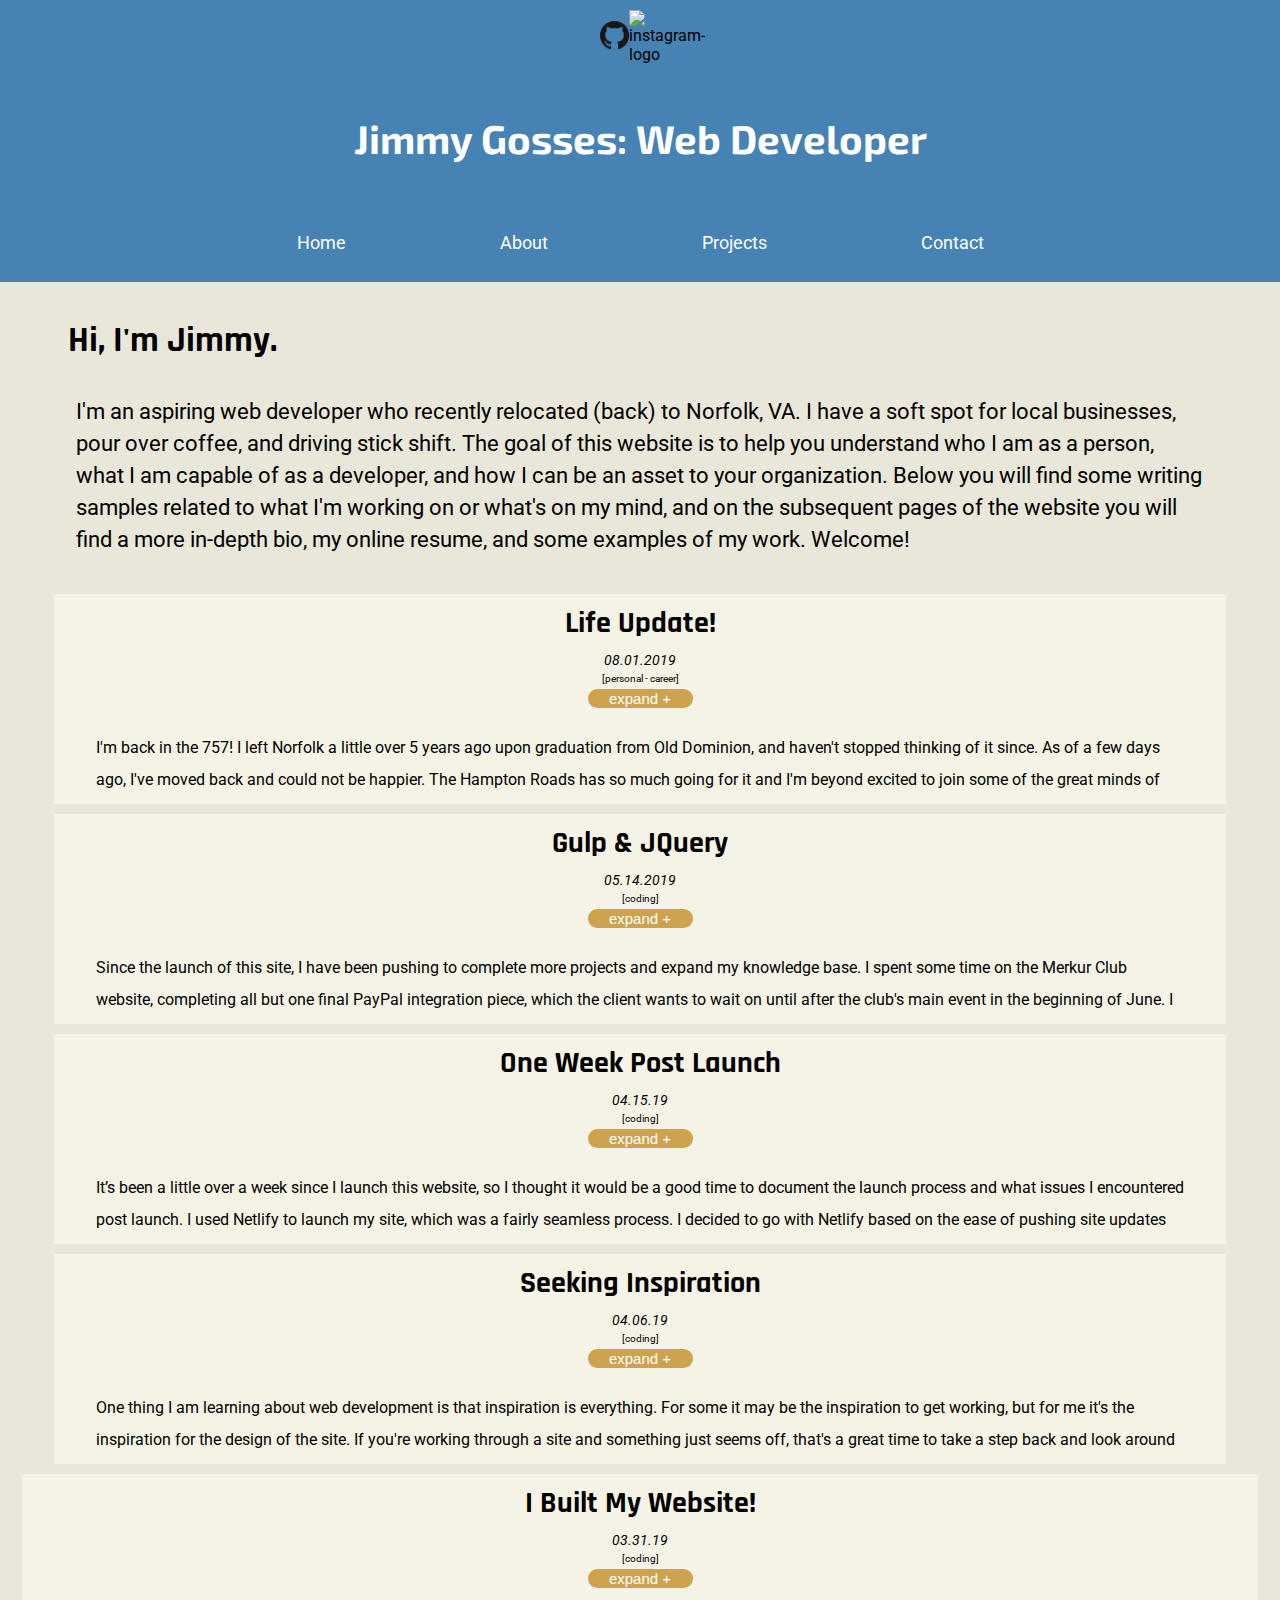
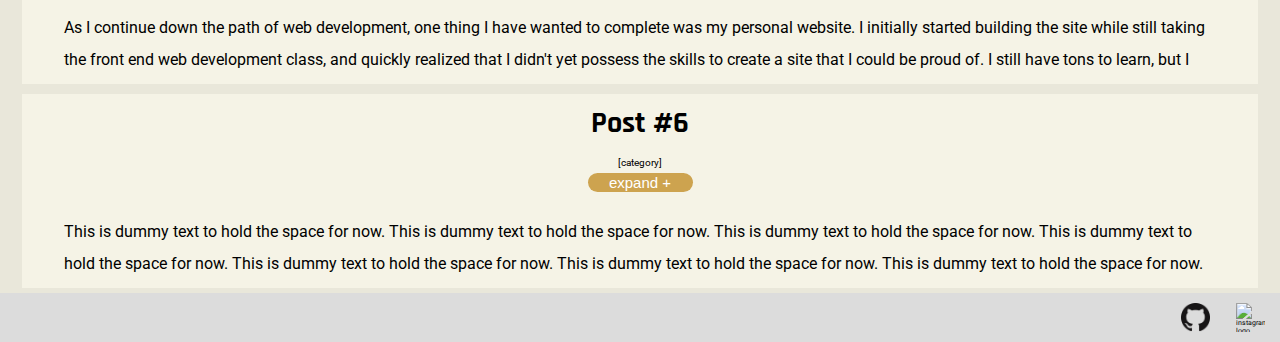
==== commit 17d7bac6: "rearrange blog posts and add new post" ====
--- a/index.html
+++ b/index.html
@@ -47,60 +47,63 @@
                     <h2 class="introduction-title"><strong>Hi, I'm Jimmy.</strong></h2>
                 </div>
                 <p class="para-spacing" id="intro-paragraph">
-                    I'm an aspiring web developer from Baltimore, MD.  I have a soft spot for local businesses, pour over coffee, and driving stick shift.  The goal of this website is to help you understand who I am as a person, what I am capable of as a developer, and how I can be an asset to your organization.  Below you will find some writing samples related to what I'm working on or what's on my mind, and on the subsequent pages of the website you will find a more in-depth bio, my online resume, and some examples of my work. Welcome!</p>
+                    I'm an aspiring web developer who recently relocated (back) to Norfolk, VA.  I have a soft spot for local businesses, pour over coffee, and driving stick shift.  The goal of this website is to help you understand who I am as a person, what I am capable of as a developer, and how I can be an asset to your organization.  Below you will find some writing samples related to what I'm working on or what's on my mind, and on the subsequent pages of the website you will find a more in-depth bio, my online resume, and some examples of my work. Welcome!</p>
+                <div class="main-content">
+                    <div class="article-section">
+                        <h2 class="article-title">Life Update!</h2>
+                        <p class="article-date">08.01.2019</p>
+                        <p class="article-category">[personal - career]</p>
+                        <button class="collapsible">expand +</button>
+                        <div class="expand-text">
+                            <p class="para-spacing">I'm back in the 757!  I left Norfolk a little over 5 years ago upon graduation from Old Dominion, and haven't stopped thinking of it since.  As of a few days ago, I've moved back and could not be happier.  The Hampton Roads has so much going for it and I'm beyond excited to join some of the great minds of this area to help our region grow.  I'm currently contuining systems analytics work for Johns Hopkins in a remote capacity, and in my free time continue to build websites and grow my knowledge base.  I'm feeling inspired and am ready to work hard continue this positive momentum in my life.</p>
+                        </div>
+                    </div>
+                </div>
+                <div class="main-content">
+                    <div class="article-section">
+                        <h2 class="article-title">Gulp & JQuery</h2>
+                        <p class="article-date">05.14.2019</p>
+                        <p class="article-category">[coding]</p>
+                        <button class="collapsible">expand +</button>
+                        <div class="expand-text">
+                            <p class="para-spacing">Since the launch of this site, I have been pushing to complete more projects and expand my knowledge base.  I spent some time on the <a href="https://www.github.com/jgosses/merkurclub2">Merkur Club</a> website, completing all but one final PayPal integration piece, which the client wants to wait on until after the club's main event in the beginning of June.  I then turned to furthering my knowledge in the Javascript realm.</p>
+                            <p class="para-spacing">Javascript has still been a work in progress for me, and in a book I'm working through there is a large JQuery section that I had been putting off until I felt more confident in JS.  I decided to read into those chapters a bit, just to get an idea for what JQuery was all about.  Shortly into my reading did I realize that JQuery could be an incredible tool for expanding my JS use.  One issue I've had with JS is navigating the DOM easily.  JQuery's use of CSS Selectors all but eliminates any confusion. I now realize that my issues have been around using incorrect selectors when hand coding pure Javascript.</p>
+                            <p class="para-spacing">As I prepped to explore JQuery, I went down the rabbit hole that is Gulp, which is a task manager that I had heard of but didn't fully understand. I knew that I wanted to use NPM to easily install and manage project dependecies, thus allowing other users to work with my projects with ease, and I wanted live reloading of my local dev environment while I coded.  Previously I was using a static environment that we had setup when I first started my Front End Dev class, which worked great but didn't have live reload, and I also didn't understand how it worked.  So now I have Gulp and BrowserSync all setup, and so far am really happy with the ease of use.</p>
+                            <p class="para-spacing">Once I was all setup with a new local dev environment, I started playing around with JQuery.  My goal is to build out a bunch of tools that I can use in future projects, so tonight I started with a toggle nav.  I previously built one with pure Javascript on this site, but it took my quite a while to figure out the logic.  JQuery allowed me to figure it out almost immediately. I'm ecstatic with the functionality and can't wait to keep learning.</p>
+                        </div>
+                    </div>
+                </div>
+                <div class="main-content">
+                    <div class="article-section">
+                        <h2 class="article-title">One Week Post Launch</h2>
+                        <p class="article-date">04.15.19</p>
+                        <p class="article-category">[coding]</p>
+                        <button class="collapsible">expand +</button>
+                        <div class="expand-text">
+                            <p class="para-spacing">It’s been a little over a week since I launch this website, so I thought it would be a good time to document the launch process and what issues I encountered post launch.  I used Netlify to launch my site, which was a fairly seamless process. I decided to go with Netlify based on the ease of pushing site updates through GitHub. Once I linked my Github account to the correct repository I was able to deploy within minutes - including the time it took to purchase the domain. The simplicity to use and deploy through this site has been a big relief, and has given me one less thing to worry about.</p>
+                            <p class="para-spacing">What I have had to worry about is cross-browser functionality bugs.  Throughout the site build I was testing in my local development environment, and building with a mobile-first approach helped me easily keep the site responsive through all screen sizes.  What I didn’t consider were bugs due to cross-browser functionality.  The morning after I launched I cycled through a few different browsers to ensure proper functionality.  Google Chrome, Mozilla Firefox, and Safari all yielded positive results.  On the other hand, Internet Explorer was a mess.  I worked through and deduced that if I added a few max-widths to my article sections, all of my formatting reflected correctly across all browsers and I was good to go. </p>
+                            <p class="para-spacing">Besides that issue, I added a min-height to my tablet view media query to improve user experience by retaining the mobile feel when you turn a cell phone landscape; I also adjusted the body width for a cleaner visual on wide desktop screens.  These issues are all part of the learning process, and are just adding more tools to my skillset. Next time I know to check across browsers before launch, and I would now consider the launch a success.</p>
+                        </div>
+                    </div>
+                </div>
+                <div class="main-content">
+                    <div class="article-section">
+                        <h2 class="article-title">Seeking Inspiration</h2>
+                        <p class="article-date">04.06.19</p>
+                        <p class="article-category">[coding]</p>
+                        <button class="collapsible">expand +</button>
+                        <div class="expand-text">
+                            <p class="para-spacing">One thing I am learning about web development is that inspiration is everything.  For some it may be the inspiration to get working, but for me it's the inspiration for the design of the site.  If you're working through a site and something just seems off, that's a great time to take a step back and look around for inspiration. I've found that the color schemes and fonts can be two things that make or break a site, and until I find the right one, the site won't look correct.  I seem to hit this realization when a site is about 80% complete. I'll be happy with most of the functionality, excited about how it's coming together, but there's a cohesion that is missing. When I make it to this point, I like to search around for some website inspiration, then jump to a color scheme generator to find a scheme that fits with the goal of the site.  Once this is locked in, the font ties it together.</p>
+                        </div>
+                    </div>
+                </div>
                 <div class="article-section">
                     <h2 class="article-title">I Built My Website!</h2>
                     <p class="article-date">03.31.19</p>
                     <p class="article-category">[coding]</p>
                     <button class="collapsible">expand +</button>
                     <div class="expand-text">
-                        <p class="para-spacing">As I continue down the path of web development, one thing I have wanted to complete was my personal website. I initially started building the site while still taking the front end web development class, and quickly realized that I didn't yet possess the skills to create a site that I could be proud of.  I still have tons to learn, but I finally feel that i'm to the point that I can execute an idea from start to finish and complete this endeavor. I will continue to polish and improve the website, but for now, this is it! It has been super fun to build and I've learned something new every time I worked on it. On to the next!</p>
-                    </div>
-                </div>
-            </div>
-            <div class="main-content">
-                <div class="article-section">
-                    <h2 class="article-title">Seeking Inspiration</h2>
-                    <p class="article-date">04.06.19</p>
-                    <p class="article-category">[coding]</p>
-                    <button class="collapsible">expand +</button>
-                    <div class="expand-text">
-                        <p class="para-spacing">One thing I am learning about web development is that inspiration is everything.  For some it may be the inspiration to get working, but for me it's the inspiration for the design of the site.  If you're working through a site and something just seems off, that's a great time to take a step back and look around for inspiration. I've found that the color schemes and fonts can be two things that make or break a site, and until I find the right one, the site won't look correct.  I seem to hit this realization when a site is about 80% complete. I'll be happy with most of the functionality, excited about how it's coming together, but there's a cohesion that is missing. When I make it to this point, I like to search around for some website inspiration, then jump to a color scheme generator to find a scheme that fits with the goal of the site.  Once this is locked in, the font ties it together.</p>
-                    </div>
-                </div>
-            </div>
-            <div class="main-content">
-                <div class="article-section">
-                    <h2 class="article-title">One Week Post Launch</h2>
-                    <p class="article-date">04.15.19</p>
-                    <p class="article-category">[coding]</p>
-                    <button class="collapsible">expand +</button>
-                    <div class="expand-text">
-                        <p class="para-spacing">It’s been a little over a week since I launch this website, so I thought it would be a good time to document the launch process and what issues I encountered post launch.  I used Netlify to launch my site, which was a fairly seamless process. I decided to go with Netlify based on the ease of pushing site updates through GitHub. Once I linked my Github account to the correct repository I was able to deploy within minutes - including the time it took to purchase the domain. The simplicity to use and deploy through this site has been a big relief to me, and has given me one less thing to worry about.</p>
-                        <p class="para-spacing">What I have had to worry about is cross-browser functionality bugs.  Throughout the site build I was testing in my local development environment, and building with a mobile-first approach helped me to easily keep the site responsive through all screen sizes.  What I didn’t consider was bugs due to cross-browser functionality.  The morning after I launched I cycled through a few different browsers to ensure proper functionality.  Google Chrome, Mozilla Firefox, and Safari all yielded positive results.  On the other hand, Internet Explorer was a mess.  I worked through and deduced that if I added a few max-widths to my article sections, all of my formatting reflected correctly across all browsers and I was good to go. </p>
-                        <p class="para-spacing">Besides that issue, I added a min-height to my tablet view media query to improve user experience by retaining the mobile feel when you turn a cell phone landscape; I also adjusted the body width for a cleaner visual on wide desktop screens.  These issues are all part of the learning process, and are just adding more tools to my skillset. Next time I know to check across browsers before launch, and I would now consider the launch a success.</p>
-                    </div>
-                </div>
-            </div>
-            <div class="main-content">
-                <div class="article-section">
-                    <h2 class="article-title">Post #4</h2>
-                    <p class="article-date">date here</p>
-                    <p class="article-category">[category]</p>
-                    <button class="collapsible">expand +</button>
-                    <div class="expand-text">
-                        <p class="para-spacing">This is dummy text to hold the space for now. This is dummy text to hold the space for now. This is dummy text to hold the space for now. This is dummy text to hold the space for now. This is dummy text to hold the space for now. This is dummy text to hold the space for now. This is dummy text to hold the space for now. This is dummy text to hold the space for now. This is dummy text to hold the space for now. This is dummy text to hold the space for now. This is dummy text to hold the space for now. This is dummy text to hold the space for now. This is dummy text to hold the space for now. This is dummy text to hold the space for now. </p>
-                    </div>
-                </div>
-            </div>
-            <div class="main-content">
-                <div class="article-section">
-                    <h2 class="article-title">Post #5</h2>
-                    <p class="article-date">date here</p>
-                    <p class="article-category">[category]</p>
-                    <button class="collapsible">expand +</button>
-                    <div class="expand-text">
-                        <p class="para-spacing">This is dummy text to hold the space for now. This is dummy text to hold the space for now. This is dummy text to hold the space for now. This is dummy text to hold the space for now. This is dummy text to hold the space for now. This is dummy text to hold the space for now. This is dummy text to hold the space for now. This is dummy text to hold the space for now. This is dummy text to hold the space for now. This is dummy text to hold the space for now. This is dummy text to hold the space for now. This is dummy text to hold the space for now. This is dummy text to hold the space for now. This is dummy text to hold the space for now. This is dummy text to hold the space for now. </p>
+                        <p class="para-spacing">As I continue down the path of web development, one thing I have wanted to complete was my personal website. I initially started building the site while still taking the front end web development class, and quickly realized that I didn't yet possess the skills to create a site that I could be proud of.  I still have tons to learn, but I finally feel that I'm to the point that I can execute an idea from start to finish and complete this endeavor. I will continue to polish and improve the website, but for now, this is it! It has been super fun to build and I've learned something new every time I worked on it. On to the next!</p>
                     </div>
                 </div>
             </div>
--- a/css/main.css
+++ b/css/main.css
@@ -506,18 +506,10 @@
     width: 100%;
 }
 
-/* @media only screen and (max-width: 700px) and (max-height: 400px) {
-    .toggle-main-nav2 {
-        display: none;
-    }
-    .toggle-nav-icon {
-        display: flex;
-    }
-} */
 
 /********* Tablet Formatting ***************/
 
-@media only screen and (min-width: 401px) and (max-width: 960px) and (min-height: 400px) {
+@media only screen and (min-width: 415px) and (max-width: 960px) and (min-height: 400px) {
     /* Header Format */
 
     header {
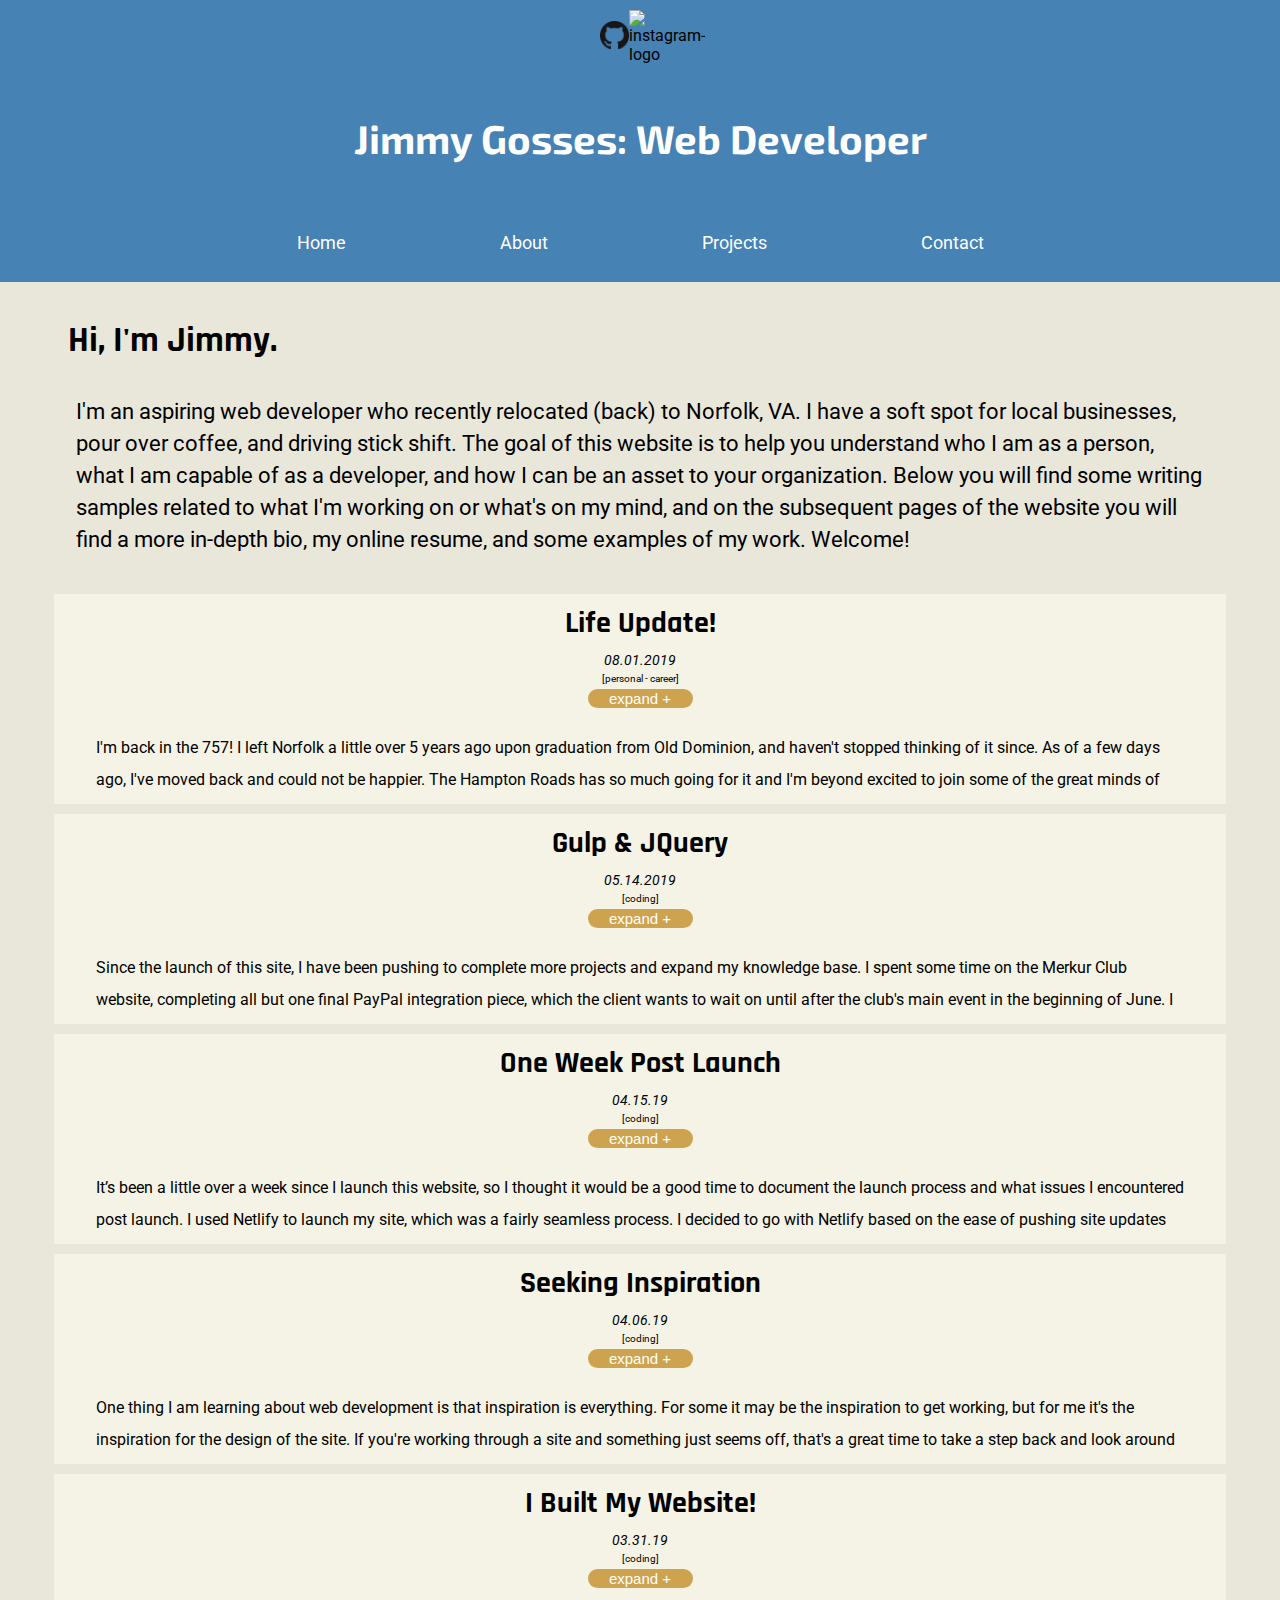
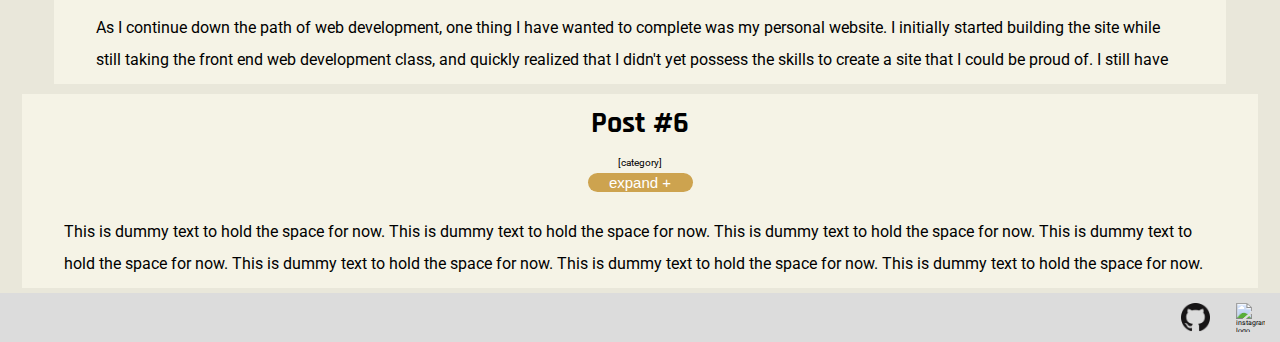
==== commit 6f15d549: "text fix in current blog post" ====
--- a/index.html
+++ b/index.html
@@ -55,7 +55,7 @@
                         <p class="article-category">[personal - career]</p>
                         <button class="collapsible">expand +</button>
                         <div class="expand-text">
-                            <p class="para-spacing">I'm back in the 757!  I left Norfolk a little over 5 years ago upon graduation from Old Dominion, and haven't stopped thinking of it since.  As of a few days ago, I've moved back and could not be happier.  The Hampton Roads has so much going for it and I'm beyond excited to join some of the great minds of this area to help our region grow.  I'm currently contuining systems analytics work for Johns Hopkins in a remote capacity, and in my free time continue to build websites and grow my knowledge base.  I'm feeling inspired and am ready to work hard continue this positive momentum in my life.</p>
+                            <p class="para-spacing">I'm back in the 757!  I left Norfolk a little over 5 years ago upon graduation from Old Dominion, and haven't stopped thinking of it since.  As of a few days ago, I've moved back and could not be happier.  The Hampton Roads has so much going for it and I'm beyond excited to join some of the great minds of this area to help our region grow.  I'm currently contuining systems analytics work for Johns Hopkins in a remote capacity, and in my free time continue to build websites and grow my knowledge base.  I'm feeling inspired and am ready to work hard and continue this positive momentum in my life.</p>
                         </div>
                     </div>
                 </div>
@@ -97,13 +97,15 @@
                         </div>
                     </div>
                 </div>
-                <div class="article-section">
-                    <h2 class="article-title">I Built My Website!</h2>
-                    <p class="article-date">03.31.19</p>
-                    <p class="article-category">[coding]</p>
-                    <button class="collapsible">expand +</button>
-                    <div class="expand-text">
-                        <p class="para-spacing">As I continue down the path of web development, one thing I have wanted to complete was my personal website. I initially started building the site while still taking the front end web development class, and quickly realized that I didn't yet possess the skills to create a site that I could be proud of.  I still have tons to learn, but I finally feel that I'm to the point that I can execute an idea from start to finish and complete this endeavor. I will continue to polish and improve the website, but for now, this is it! It has been super fun to build and I've learned something new every time I worked on it. On to the next!</p>
+                <div class="main-content">
+                    <div class="article-section">
+                        <h2 class="article-title">I Built My Website!</h2>
+                        <p class="article-date">03.31.19</p>
+                        <p class="article-category">[coding]</p>
+                        <button class="collapsible">expand +</button>
+                        <div class="expand-text">
+                            <p class="para-spacing">As I continue down the path of web development, one thing I have wanted to complete was my personal website. I initially started building the site while still taking the front end web development class, and quickly realized that I didn't yet possess the skills to create a site that I could be proud of.  I still have tons to learn, but I finally feel that I'm to the point that I can execute an idea from start to finish and complete this endeavor. I will continue to polish and improve the website, but for now, this is it! It has been super fun to build and I've learned something new every time I worked on it. On to the next!</p>
+                        </div>
                     </div>
                 </div>
             </div>
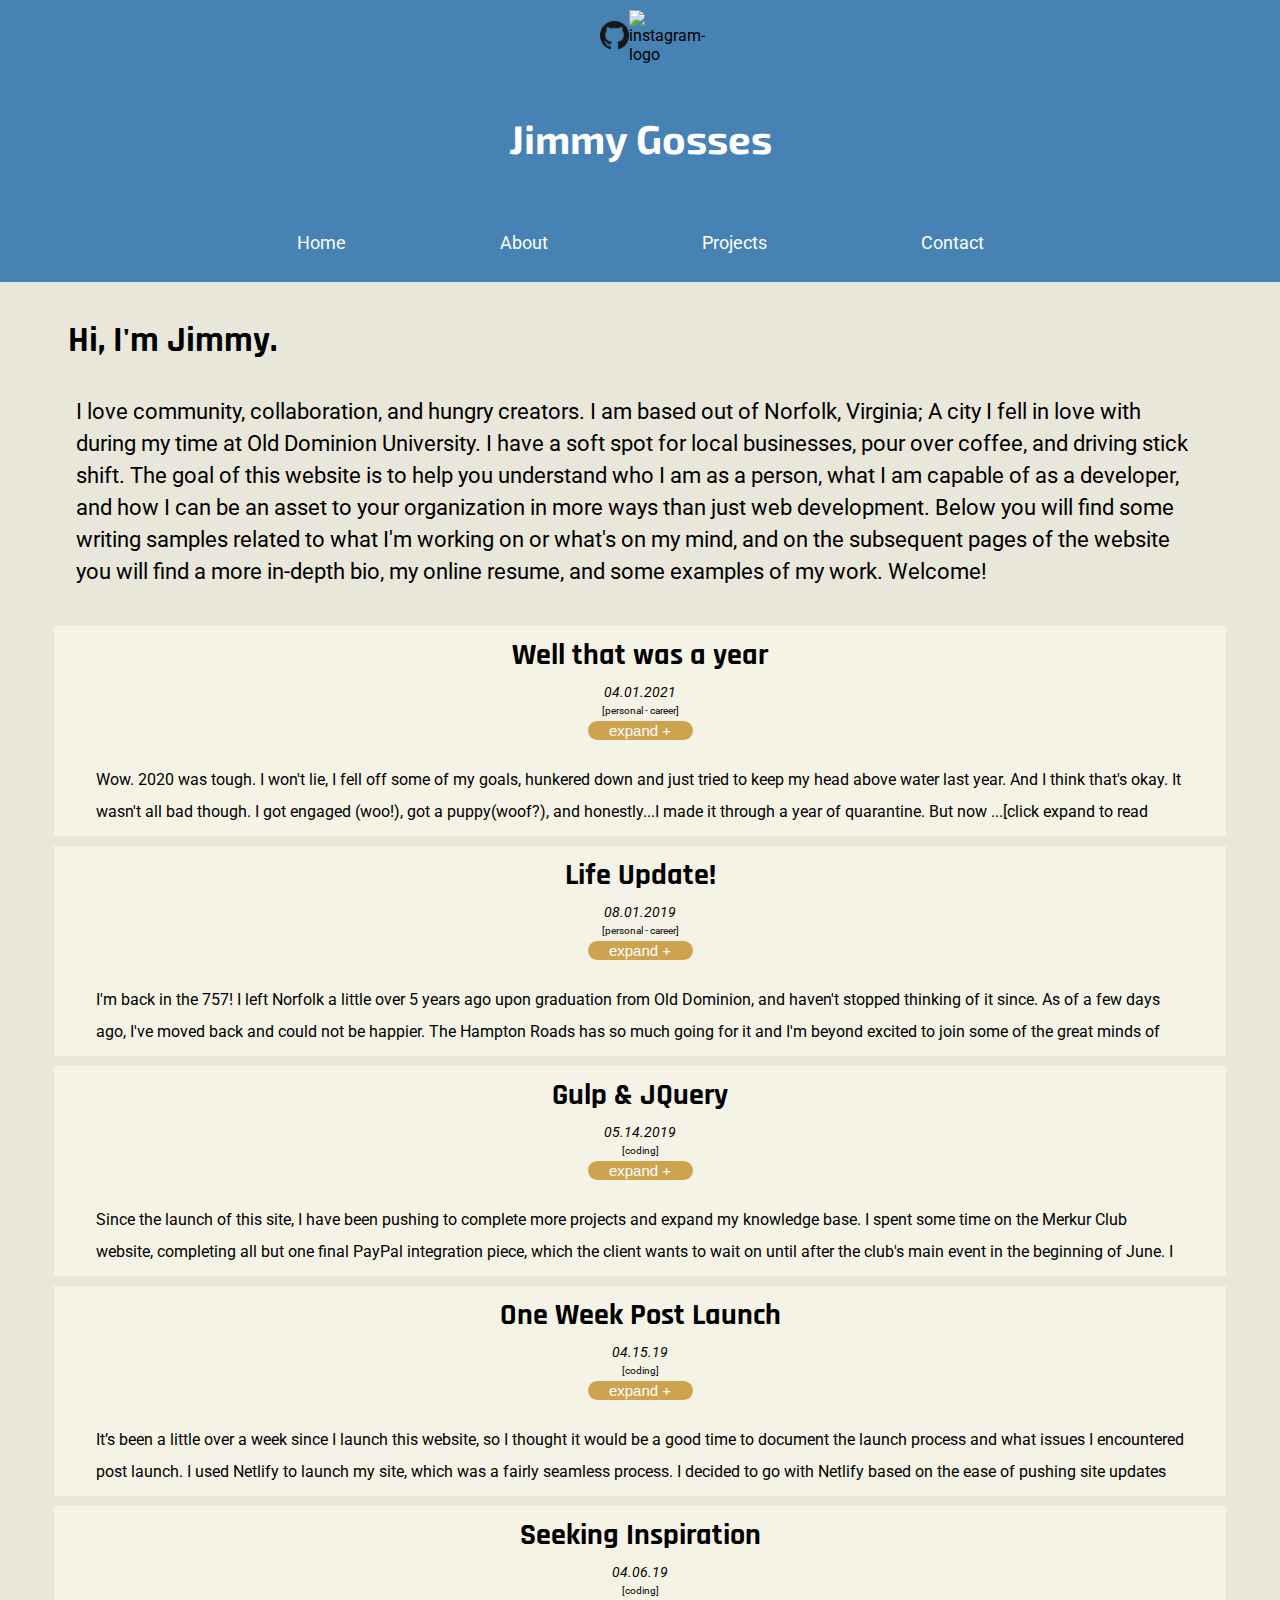
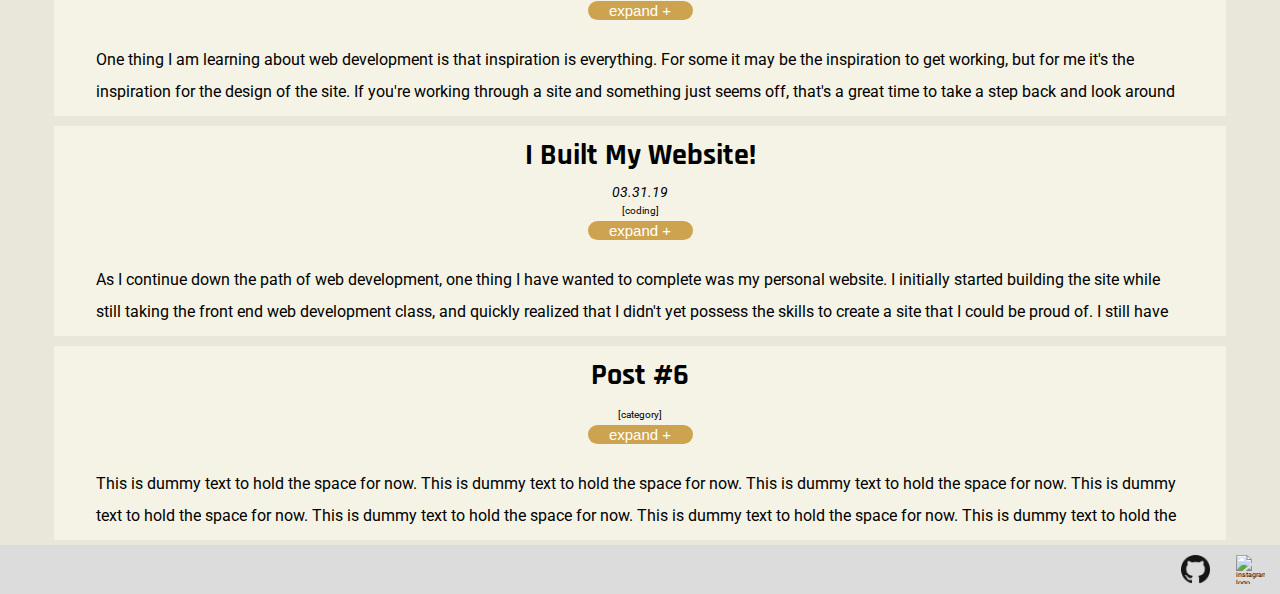
==== commit 5f4f334e: "2021 update. bio adjust, new blog post, year adjust" ====
--- a/index.html
+++ b/index.html
@@ -19,7 +19,7 @@
                         <img class="header-social-img" src="images/GlyphLogo_May2016_Onlinev2/glyph-logo_May2016.png" alt="instagram-logo"/>
                     </a>
                 </div>
-            <h1 class="tagline">Jimmy Gosses: Web Developer</h1>
+            <h1 class="tagline">Jimmy Gosses</h1>
             </div>
         </header>
         <main>
@@ -47,8 +47,22 @@
                     <h2 class="introduction-title"><strong>Hi, I'm Jimmy.</strong></h2>
                 </div>
                 <p class="para-spacing" id="intro-paragraph">
-                    I'm an aspiring web developer who recently relocated (back) to Norfolk, VA.  I have a soft spot for local businesses, pour over coffee, and driving stick shift.  The goal of this website is to help you understand who I am as a person, what I am capable of as a developer, and how I can be an asset to your organization.  Below you will find some writing samples related to what I'm working on or what's on my mind, and on the subsequent pages of the website you will find a more in-depth bio, my online resume, and some examples of my work. Welcome!</p>
-                <div class="main-content">
+                    I love community, collaboration, and hungry creators. I am based out of Norfolk, Virginia; A city I fell in love with during my time at Old Dominion University.  I have a soft spot for local businesses, pour over coffee, and driving stick shift.  The goal of this website is to help you understand who I am as a person, what I am capable of as a developer, and how I can be an asset to your organization in more ways than just web development.  Below you will find some writing samples related to what I'm working on or what's on my mind, and on the subsequent pages of the website you will find a more in-depth bio, my online resume, and some examples of my work. Welcome!</p>
+                    <div class="main-content">
+                        <div class="article-section">
+                            <h2 class="article-title">Well that was a year</h2>
+                            <p class="article-date">04.01.2021</p>
+                            <p class="article-category">[personal - career]</p>
+                            <button class="collapsible">expand +</button>
+                            <div class="expand-text">
+                                <p class="para-spacing">Wow. 2020 was tough. I won't lie, I fell off some of my goals, hunkered down and just tried to keep my head above water last year. And I think that's okay. It wasn't all bad though. I got engaged (woo!), got a puppy(woof?), and honestly...I made it through a year of quarantine. But now ...[click expand to read more]</p>
+                                <p class="para-spacing2">
+                                    It's 2021, and it feels like I'm coming out of a fog. Goals are becoming less hazy, and my hunger for more has come back. I'm back to coding, learning as much as I can and trying to jump into a different career field. Whether that is in development or in a community-growth based role, only time will tell. <strong>Let's get it.</strong>
+                                </p>
+                            </div>
+                        </div>
+                    </div>
+                    <div class="main-content">
                     <div class="article-section">
                         <h2 class="article-title">Life Update!</h2>
                         <p class="article-date">08.01.2019</p>
@@ -108,18 +122,18 @@
                         </div>
                     </div>
                 </div>
-            </div>
-            <div class="main-content">
-                <div class="article-section">
-                    <h2 class="article-title">Post #6</h2>
-                    <p class="article-category">[category]</p>
-                    <button class="collapsible">expand +</button>
-                    <div class="expand-text">
-                        <p class="para-spacing">
+                <div class="main-content">
+                    <div class="article-section">
+                        <h2 class="article-title">Post #6</h2>
+                        <p class="article-category">[category]</p>
+                        <button class="collapsible">expand +</button>
+                        <div class="expand-text">
+                            <p class="para-spacing">
                                 This is dummy text to hold the space for now. This is dummy text to hold the space for now. This is dummy text to hold the space for now. This is dummy text to hold the space for now. This is dummy text to hold the space for now. This is dummy text to hold the space for now. This is dummy text to hold the space for now. This is dummy text to hold the space for now. This is dummy text to hold the space for now. This is dummy text to hold the space for now. This is dummy text to hold the space for now. This is dummy text to hold the space for now. This is dummy text to hold the space for now. </p>
+                            </div>
+                        </div>
                     </div>
                 </div>
-            </div>
         </main>
         <footer>
             <div class="social-bar-footer">
--- a/css/main.css
+++ b/css/main.css
@@ -216,6 +216,8 @@
 .offer-section {
     display: flex;
     flex-direction: column;
+    max-width: 100%;
+    align-items: center;
 }
 
 .para-spacing-offer {
@@ -330,6 +332,9 @@
 .job-spacing {
     line-height: 32px;
     color: lightslategray;
+    max-width: 50em;
+    text-align: left;
+    padding: 1em 4em;
 }
 
 .employment {
@@ -369,6 +374,12 @@
     max-width: 100%;
 }
 
+.para-spacing2 {
+    padding: 0em 2em;
+    line-height: 32px;
+    max-width: 100%;
+}
+
 #para-spacing {
     padding: 10px 2em;
     line-height: 30px;
@@ -377,11 +388,13 @@
 .para-spacing-work {
     padding: 1.5em 2em;
     line-height: 27px;
+    max-width: 100%;
 }
 
 #para-spacing-work {
     padding: 1.5em 2em;
     line-height: 27px;
+    max-width: 100%;
 }
 
 #edu-spacing1 {
@@ -444,14 +457,15 @@
     align-items: center;
     border-style: ridge;
     margin: 2em 0em;
+    max-width: 100%;
 }
 
 .project-desc-para {
-    margin: 10px;
+    margin: 10px 50px;
 }
 
 .project-img1 {
-    width: 340px;
+    width: 320px;
 }
 
 .project-synopsis {
@@ -625,6 +639,10 @@
         padding: 0px 5px;
     }
 
+    .project-img1 {
+        width: 460px;
+    }
+
     /* images */
     .headshot {
         width: 380.836px;
@@ -722,7 +740,7 @@
     
     body {
         margin: 0em auto;
-        max-width: 90em;
+        max-width: 140em;
     }
 
 
@@ -797,7 +815,8 @@
 
     .project-img1 {
         /* 1279x613 */
-        width: 959.25px;
+        /*width: 959.25px;*/
+        width: 879.25px;
         height: 459.75px;
     }
 
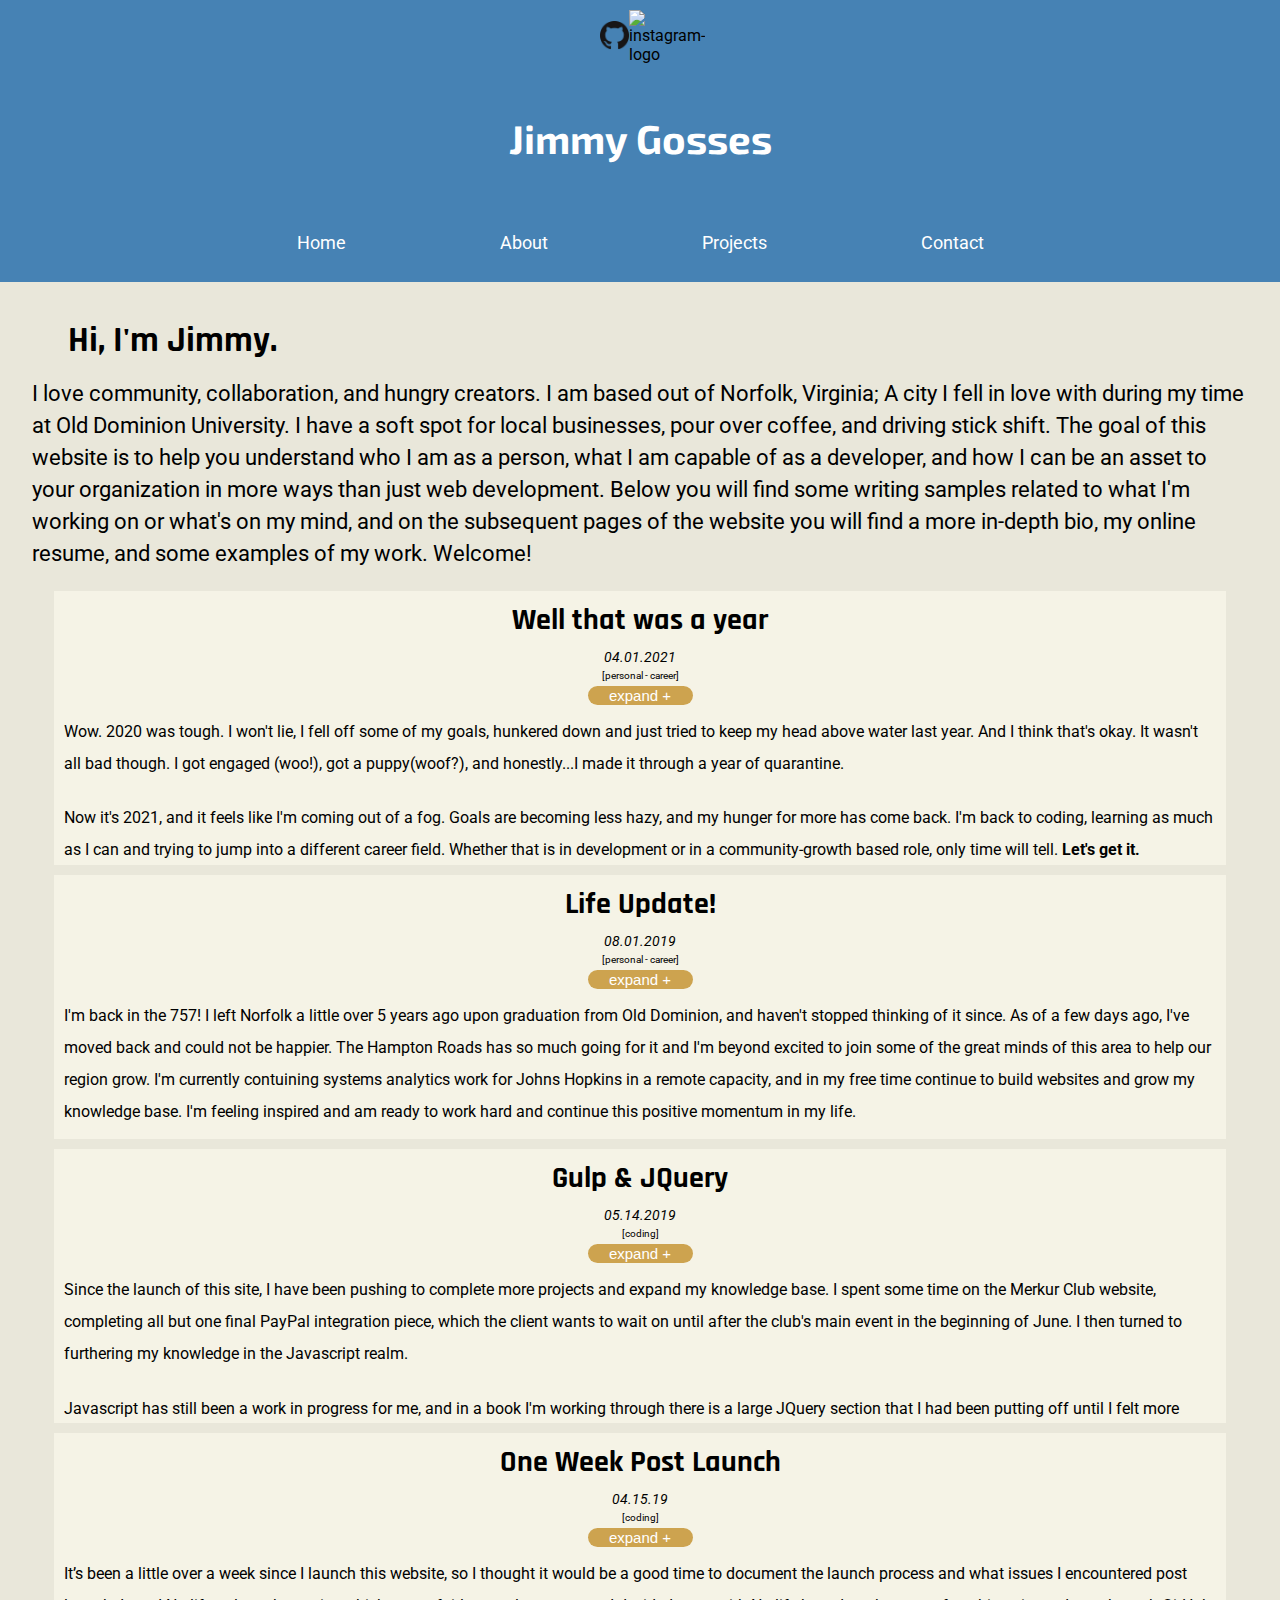
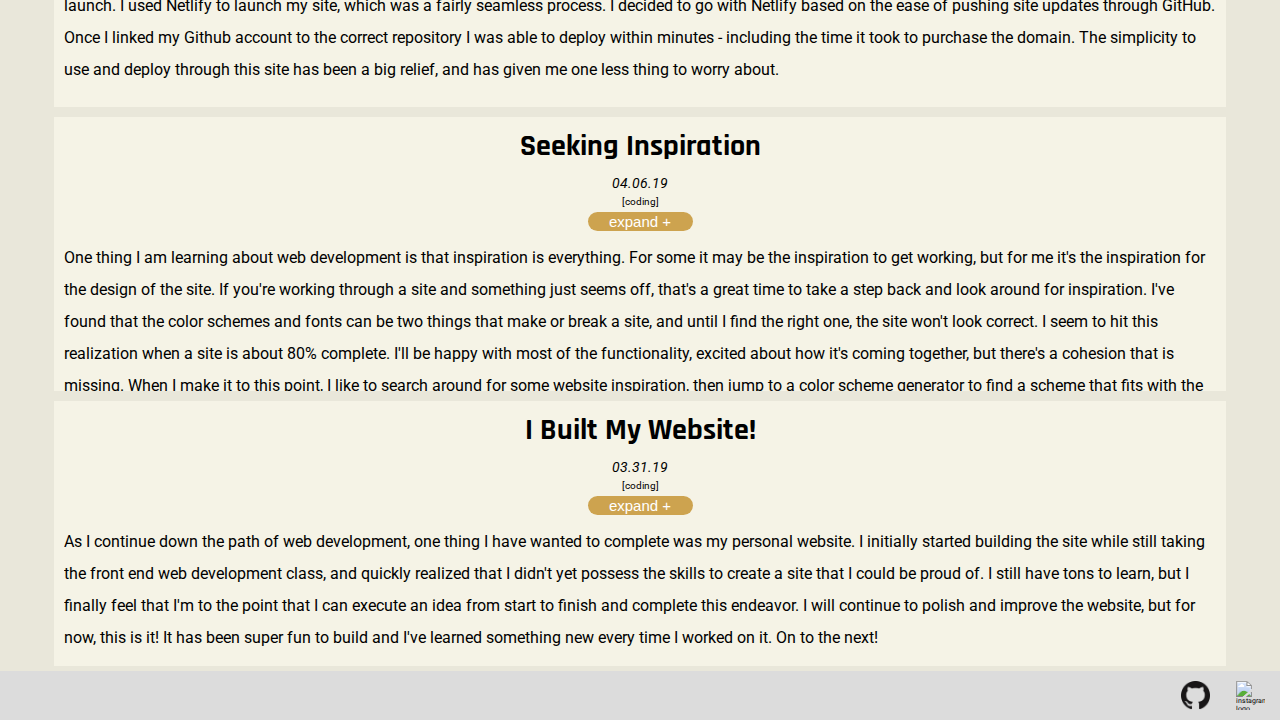
==== commit c9898329: "adjust title font sizing for mobile - adjust spacing on blog section - include merkurclub link" ====
--- a/index.html
+++ b/index.html
@@ -55,9 +55,9 @@
                             <p class="article-category">[personal - career]</p>
                             <button class="collapsible">expand +</button>
                             <div class="expand-text">
-                                <p class="para-spacing">Wow. 2020 was tough. I won't lie, I fell off some of my goals, hunkered down and just tried to keep my head above water last year. And I think that's okay. It wasn't all bad though. I got engaged (woo!), got a puppy(woof?), and honestly...I made it through a year of quarantine. But now ...[click expand to read more]</p>
-                                <p class="para-spacing2">
-                                    It's 2021, and it feels like I'm coming out of a fog. Goals are becoming less hazy, and my hunger for more has come back. I'm back to coding, learning as much as I can and trying to jump into a different career field. Whether that is in development or in a community-growth based role, only time will tell. <strong>Let's get it.</strong>
+                                <p class="para-spacing">Wow. 2020 was tough. I won't lie, I fell off some of my goals, hunkered down and just tried to keep my head above water last year. And I think that's okay. It wasn't all bad though. I got engaged (woo!), got a puppy(woof?), and honestly...I made it through a year of quarantine.</p>
+                                <p class="para-spacing">
+                                    Now it's 2021, and it feels like I'm coming out of a fog. Goals are becoming less hazy, and my hunger for more has come back. I'm back to coding, learning as much as I can and trying to jump into a different career field. Whether that is in development or in a community-growth based role, only time will tell. <strong>Let's get it.</strong>
                                 </p>
                             </div>
                         </div>
@@ -122,6 +122,7 @@
                         </div>
                     </div>
                 </div>
+                <!-- template hold
                 <div class="main-content">
                     <div class="article-section">
                         <h2 class="article-title">Post #6</h2>
@@ -134,6 +135,7 @@
                         </div>
                     </div>
                 </div>
+                !-->
         </main>
         <footer>
             <div class="social-bar-footer">
--- a/css/main.css
+++ b/css/main.css
@@ -274,7 +274,7 @@
     background-color: #f5f3e6;
     flex-direction: column;
     align-items: center;
-    max-height: 6em;
+    max-height: 10em;
     transition: max-height 0.5s ease-out;
     max-width: 100%;
 }
@@ -369,7 +369,7 @@
 }
 
 .para-spacing {
-    padding: 1.5em 2em;
+    padding: .7em 0em;
     line-height: 32px;
     max-width: 100%;
 }
@@ -533,7 +533,8 @@
     }
 
     .tagline {
-        font-size: 27px;
+        font-size: 40px;
+        padding: 0.7em 0em;
     }
 
     .icon-tagline {
@@ -604,6 +605,11 @@
         max-width: 30em;
     }
 
+    .para-spacing {
+        padding: 1.5em 2em;
+
+    }
+
     .job-desc {
         padding: 0 50px;
     }
@@ -771,6 +777,7 @@
 
     }
 
+
     .lead-para {
         max-width: 64em;
     }
